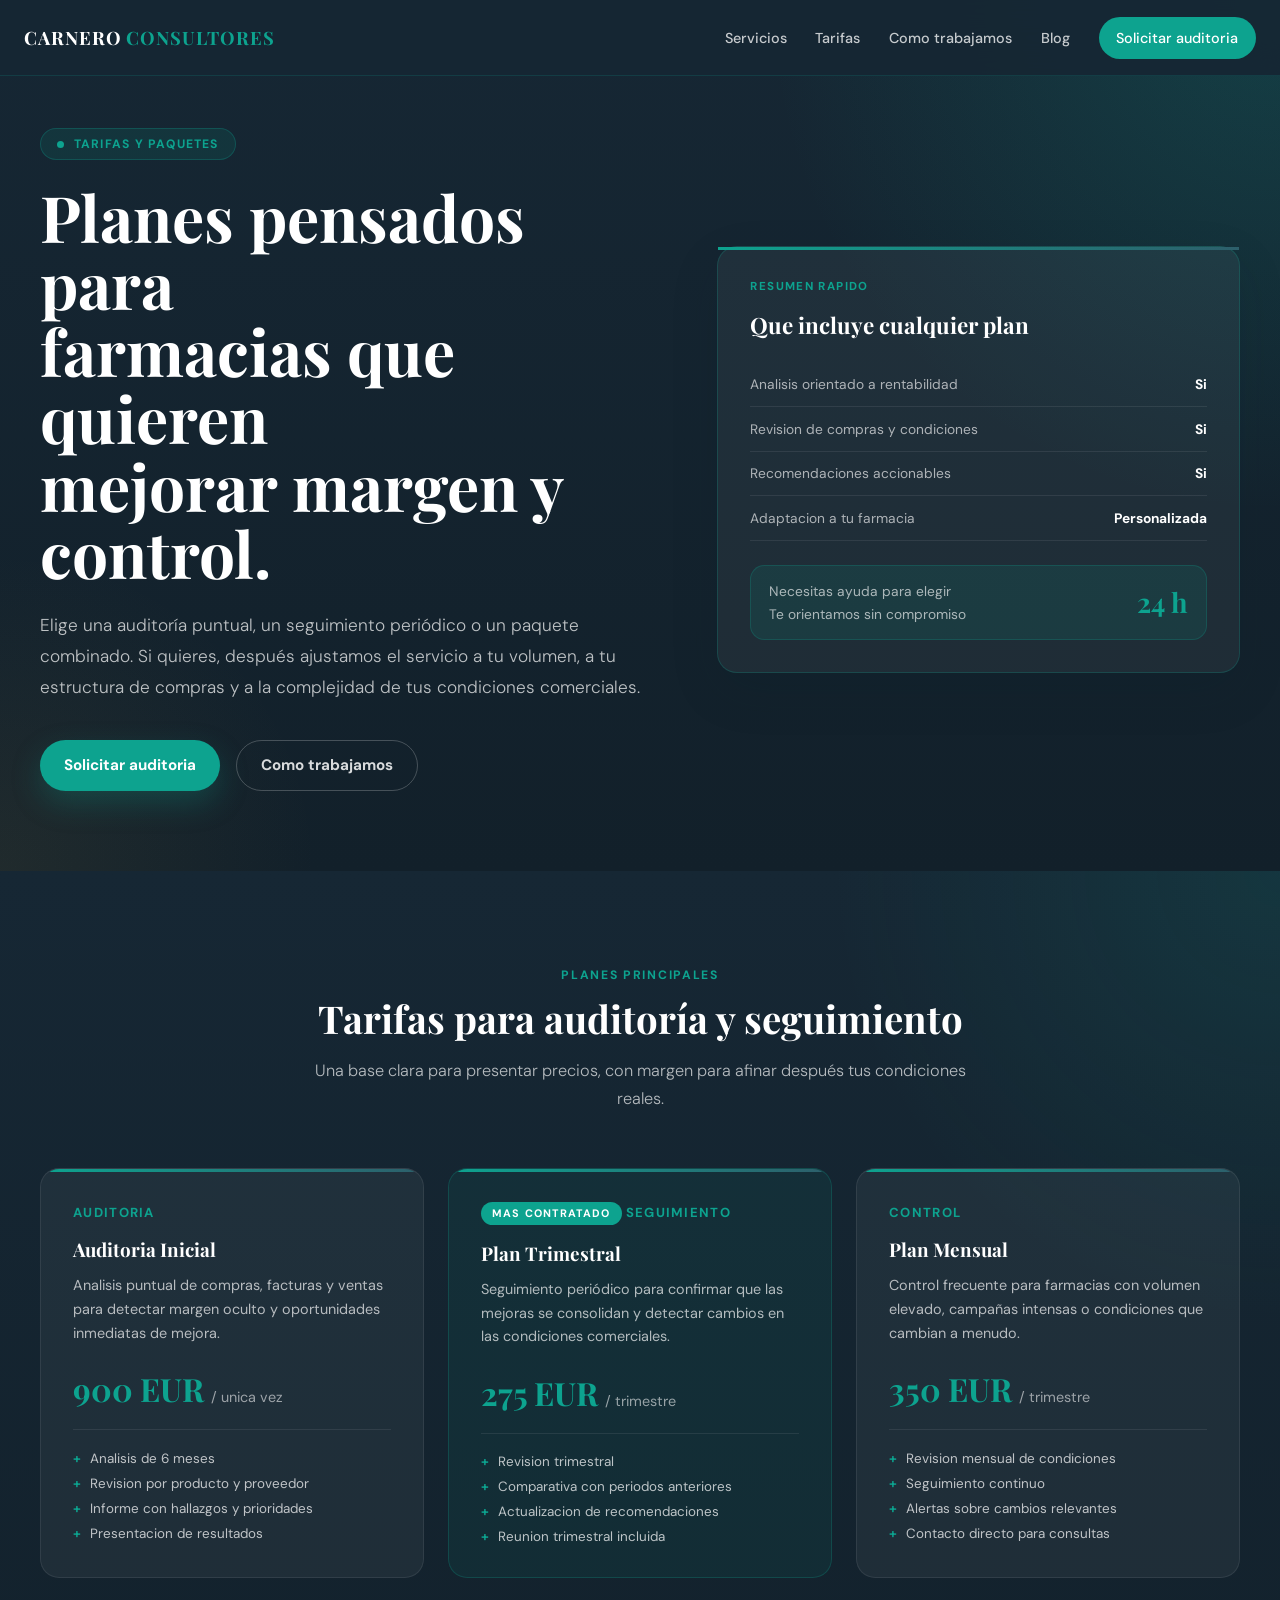
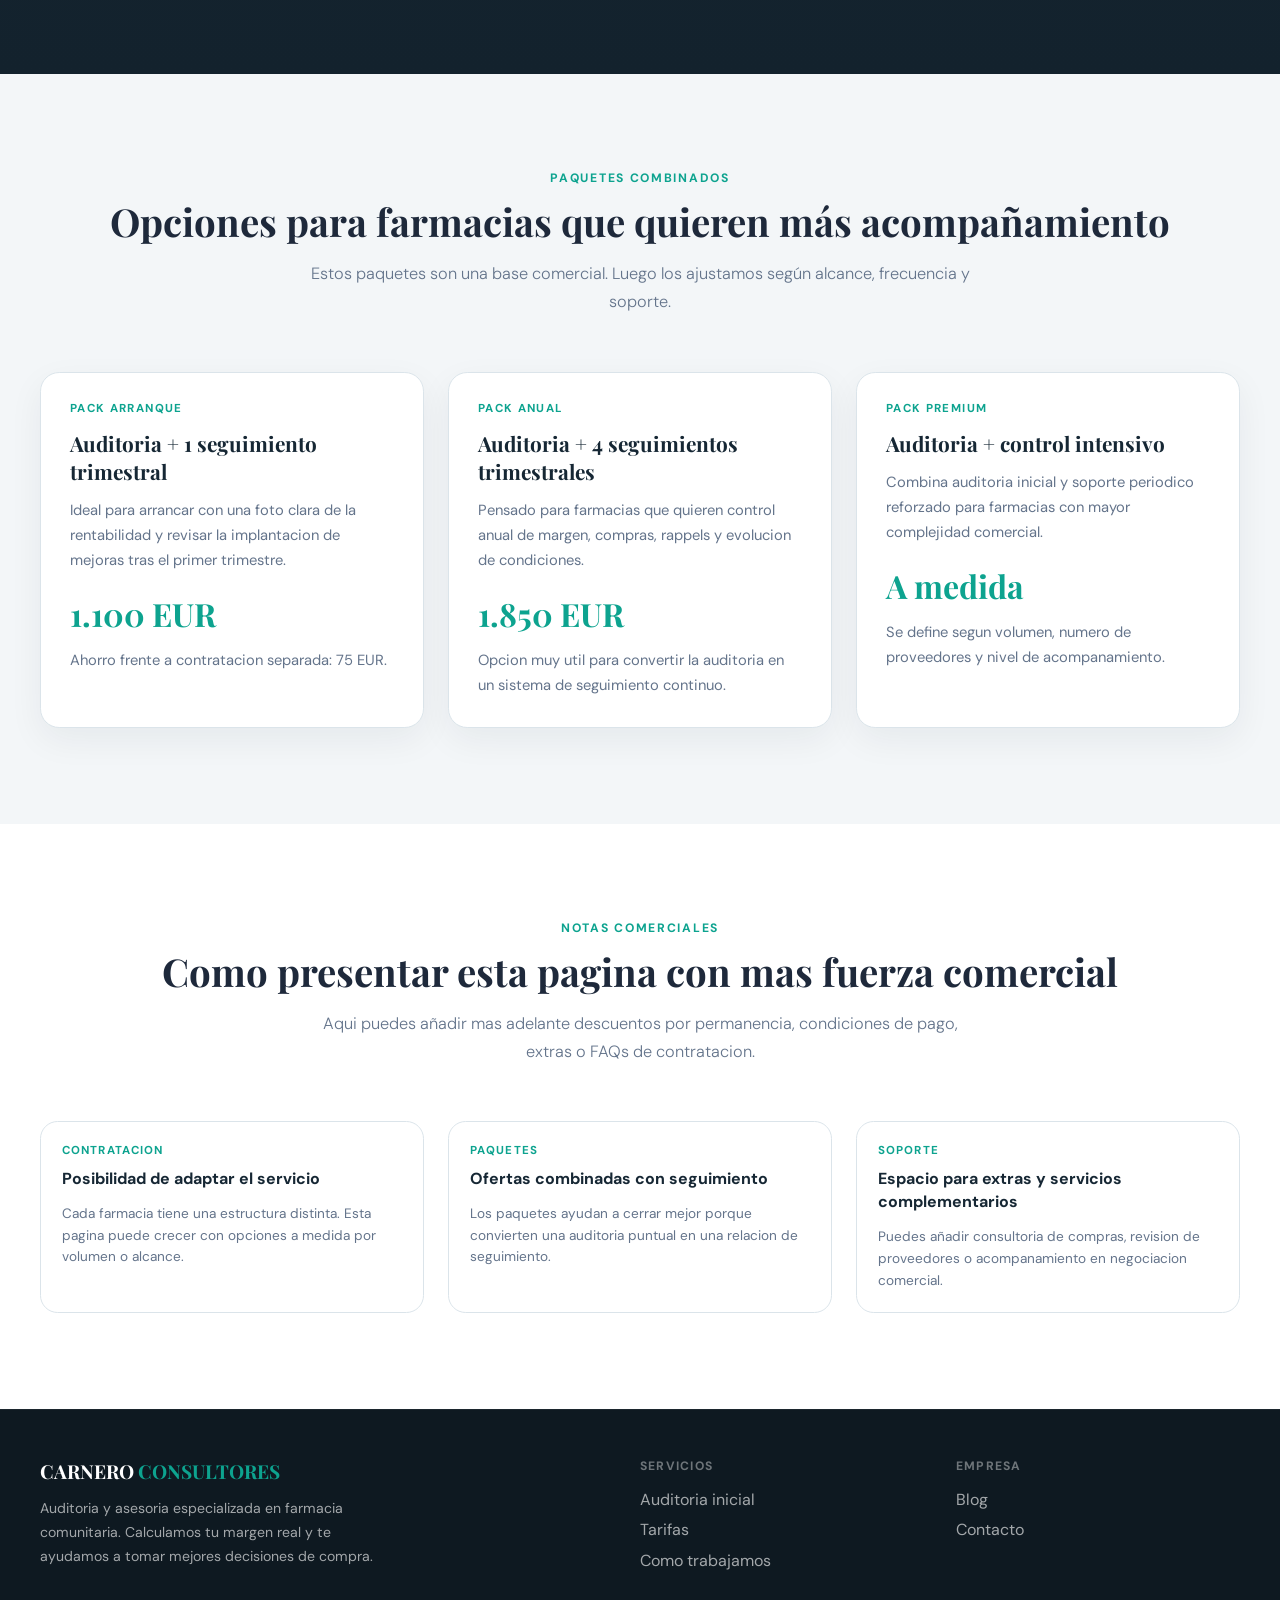
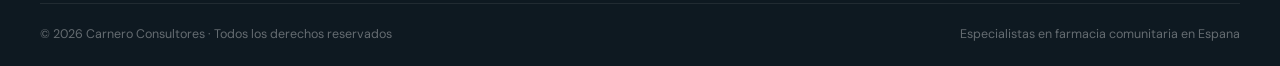
==== tarifas.html @ 95df83c5 "Restructure navigation and add pricing page" ====
<!DOCTYPE html>
<html lang="es">
<head>
  <meta charset="UTF-8" />
  <meta name="viewport" content="width=device-width, initial-scale=1.0" />
  <title>Tarifas y Paquetes | Carnero Consultores</title>
  <meta
    name="description"
    content="Consulta las tarifas y paquetes de Carnero Consultores para farmacias comunitarias: auditoría inicial, seguimiento trimestral, control mensual y planes combinados."
  />
  <meta name="robots" content="index, follow, max-image-preview:large" />
  <meta name="theme-color" content="#162734" />
  <link rel="canonical" href="https://msc1399-ship-it.github.io/WEB/tarifas.html" />
  <meta property="og:title" content="Tarifas y Paquetes | Carnero Consultores" />
  <meta
    property="og:description"
    content="Explora los planes de auditoría y seguimiento para farmacias comunitarias."
  />
  <meta property="og:type" content="website" />
  <meta property="og:url" content="https://msc1399-ship-it.github.io/WEB/tarifas.html" />
  <meta property="og:site_name" content="Carnero Consultores" />
  <meta property="og:locale" content="es_ES" />
  <meta name="twitter:card" content="summary_large_image" />
  <link rel="preconnect" href="https://fonts.googleapis.com" />
  <link rel="preconnect" href="https://fonts.gstatic.com" crossorigin />
  <link
    href="https://fonts.googleapis.com/css2?family=Playfair+Display:wght@400;600;700&family=DM+Sans:wght@300;400;500;600;700&display=swap"
    rel="stylesheet"
  />
  <link rel="stylesheet" href="./styles.css" />
</head>
<body>
  <nav class="site-nav">
    <a class="nav-logo" href="./index.html#hero">CARNERO <span>CONSULTORES</span></a>
    <button class="nav-toggle" type="button" aria-expanded="false" aria-controls="nav-menu" aria-label="Abrir menu">
      <span></span>
      <span></span>
      <span></span>
    </button>
    <ul class="nav-links" id="nav-menu">
      <li><a href="./index.html#servicios">Servicios</a></li>
      <li><a href="./tarifas.html">Tarifas</a></li>
      <li><a href="./index.html#como-funciona">Como trabajamos</a></li>
      <li><a href="./index.html#blog">Blog</a></li>
      <li><a class="nav-cta" href="./index.html#contacto">Solicitar auditoria</a></li>
    </ul>
  </nav>

  <main>
    <section class="hero inner-hero">
      <div class="container inner-hero-grid">
        <div class="hero-copy">
          <div class="hero-eyebrow reveal delay-1">Tarifas y paquetes</div>
          <h1 class="hero-title reveal delay-2">
            Planes pensados para<br />
            farmacias que quieren<br />
            mejorar margen y control.
          </h1>
          <p class="hero-subtitle reveal delay-3">
            Elige una auditoría puntual, un seguimiento periódico o un paquete combinado. Si quieres, después ajustamos
            el servicio a tu volumen, a tu estructura de compras y a la complejidad de tus condiciones comerciales.
          </p>
          <div class="hero-actions reveal delay-4">
            <a href="./index.html#contacto" class="btn btn-primary">Solicitar auditoria</a>
            <a href="./index.html#como-funciona" class="btn btn-secondary">Como trabajamos</a>
          </div>
        </div>
        <aside class="hero-card reveal delay-3">
          <div class="card-label">Resumen rapido</div>
          <h2 class="card-title">Que incluye cualquier plan</h2>
          <div class="card-row">
            <span class="card-row-label">Analisis orientado a rentabilidad</span>
            <span class="card-row-value">Si</span>
          </div>
          <div class="card-row">
            <span class="card-row-label">Revision de compras y condiciones</span>
            <span class="card-row-value">Si</span>
          </div>
          <div class="card-row">
            <span class="card-row-label">Recomendaciones accionables</span>
            <span class="card-row-value">Si</span>
          </div>
          <div class="card-row">
            <span class="card-row-label">Adaptacion a tu farmacia</span>
            <span class="card-row-value">Personalizada</span>
          </div>
          <div class="card-highlight">
            <div>
              <div class="card-highlight-label">Necesitas ayuda para elegir</div>
              <div class="card-highlight-note">Te orientamos sin compromiso</div>
            </div>
            <div class="card-highlight-value">24 h</div>
          </div>
        </aside>
      </div>
    </section>

    <section class="section section-dark">
      <div class="container">
        <div class="section-header centered">
          <div class="section-eyebrow">Planes principales</div>
          <h2 class="section-title">Tarifas para auditoría y seguimiento</h2>
          <p class="section-subtitle">Una base clara para presentar precios, con margen para afinar después tus condiciones reales.</p>
        </div>
        <div class="servicios-grid">
          <article class="servicio-card scroll-reveal">
            <div class="servicio-icon">Auditoria</div>
            <h3>Auditoria Inicial</h3>
            <p>Analisis puntual de compras, facturas y ventas para detectar margen oculto y oportunidades inmediatas de mejora.</p>
            <div class="servicio-price">900 EUR <span>/ unica vez</span></div>
            <ul class="servicio-includes">
              <li>Analisis de 6 meses</li>
              <li>Revision por producto y proveedor</li>
              <li>Informe con hallazgos y prioridades</li>
              <li>Presentacion de resultados</li>
            </ul>
          </article>

          <article class="servicio-card featured scroll-reveal">
            <div class="featured-badge">Mas contratado</div>
            <div class="servicio-icon">Seguimiento</div>
            <h3>Plan Trimestral</h3>
            <p>Seguimiento periódico para confirmar que las mejoras se consolidan y detectar cambios en las condiciones comerciales.</p>
            <div class="servicio-price">275 EUR <span>/ trimestre</span></div>
            <ul class="servicio-includes">
              <li>Revision trimestral</li>
              <li>Comparativa con periodos anteriores</li>
              <li>Actualizacion de recomendaciones</li>
              <li>Reunion trimestral incluida</li>
            </ul>
          </article>

          <article class="servicio-card scroll-reveal">
            <div class="servicio-icon">Control</div>
            <h3>Plan Mensual</h3>
            <p>Control frecuente para farmacias con volumen elevado, campañas intensas o condiciones que cambian a menudo.</p>
            <div class="servicio-price">350 EUR <span>/ trimestre</span></div>
            <ul class="servicio-includes">
              <li>Revision mensual de condiciones</li>
              <li>Seguimiento continuo</li>
              <li>Alertas sobre cambios relevantes</li>
              <li>Contacto directo para consultas</li>
            </ul>
          </article>
        </div>
      </div>
    </section>

    <section class="section section-muted">
      <div class="container">
        <div class="section-header centered">
          <div class="section-eyebrow">Paquetes combinados</div>
          <h2 class="section-title">Opciones para farmacias que quieren más acompañamiento</h2>
          <p class="section-subtitle">Estos paquetes son una base comercial. Luego los ajustamos según alcance, frecuencia y soporte.</p>
        </div>
        <div class="packages-grid">
          <article class="package-card scroll-reveal">
            <div class="package-kicker">Pack arranque</div>
            <h3>Auditoria + 1 seguimiento trimestral</h3>
            <p>Ideal para arrancar con una foto clara de la rentabilidad y revisar la implantacion de mejoras tras el primer trimestre.</p>
            <div class="package-price">1.100 EUR</div>
            <p class="package-note">Ahorro frente a contratacion separada: 75 EUR.</p>
          </article>

          <article class="package-card scroll-reveal">
            <div class="package-kicker">Pack anual</div>
            <h3>Auditoria + 4 seguimientos trimestrales</h3>
            <p>Pensado para farmacias que quieren control anual de margen, compras, rappels y evolucion de condiciones.</p>
            <div class="package-price">1.850 EUR</div>
            <p class="package-note">Opcion muy util para convertir la auditoria en un sistema de seguimiento continuo.</p>
          </article>

          <article class="package-card scroll-reveal">
            <div class="package-kicker">Pack premium</div>
            <h3>Auditoria + control intensivo</h3>
            <p>Combina auditoria inicial y soporte periodico reforzado para farmacias con mayor complejidad comercial.</p>
            <div class="package-price">A medida</div>
            <p class="package-note">Se define segun volumen, numero de proveedores y nivel de acompanamiento.</p>
          </article>
        </div>
      </div>
    </section>

    <section class="section">
      <div class="container">
        <div class="section-header centered">
          <div class="section-eyebrow">Notas comerciales</div>
          <h2 class="section-title">Como presentar esta pagina con mas fuerza comercial</h2>
          <p class="section-subtitle">Aqui puedes añadir mas adelante descuentos por permanencia, condiciones de pago, extras o FAQs de contratacion.</p>
        </div>
        <div class="blog-grid">
          <article class="blog-card scroll-reveal">
            <div class="blog-content">
              <div class="blog-category">Contratacion</div>
              <h3>Posibilidad de adaptar el servicio</h3>
              <p>Cada farmacia tiene una estructura distinta. Esta pagina puede crecer con opciones a medida por volumen o alcance.</p>
            </div>
          </article>
          <article class="blog-card scroll-reveal">
            <div class="blog-content">
              <div class="blog-category">Paquetes</div>
              <h3>Ofertas combinadas con seguimiento</h3>
              <p>Los paquetes ayudan a cerrar mejor porque convierten una auditoria puntual en una relacion de seguimiento.</p>
            </div>
          </article>
          <article class="blog-card scroll-reveal">
            <div class="blog-content">
              <div class="blog-category">Soporte</div>
              <h3>Espacio para extras y servicios complementarios</h3>
              <p>Puedes añadir consultoria de compras, revision de proveedores o acompanamiento en negociacion comercial.</p>
            </div>
          </article>
        </div>
      </div>
    </section>
  </main>

  <footer class="site-footer">
    <div class="footer-grid container">
      <div>
        <div class="footer-brand-name">CARNERO <span>CONSULTORES</span></div>
        <p class="footer-desc">
          Auditoria y asesoria especializada en farmacia comunitaria. Calculamos tu margen real y te ayudamos a tomar mejores decisiones de compra.
        </p>
      </div>
      <div class="footer-col">
        <h4>Servicios</h4>
        <ul>
          <li><a href="./index.html#servicios">Auditoria inicial</a></li>
          <li><a href="./tarifas.html">Tarifas</a></li>
          <li><a href="./index.html#como-funciona">Como trabajamos</a></li>
        </ul>
      </div>
      <div class="footer-col">
        <h4>Empresa</h4>
        <ul>
          <li><a href="./index.html#blog">Blog</a></li>
          <li><a href="./index.html#contacto">Contacto</a></li>
        </ul>
      </div>
    </div>
    <div class="footer-bottom container">
      <span>© 2026 Carnero Consultores · Todos los derechos reservados</span>
      <span>Especialistas en farmacia comunitaria en Espana</span>
    </div>
  </footer>

  <script src="./script.js"></script>
</body>
</html>
---- styles.css ----
:root {
  --dark: #162734;
  --mid: #2d5f6b;
  --accent: #0da38f;
  --accent-strong: #12bda7;
  --light: #e8f4f3;
  --gold: #c9a84c;
  --white: #ffffff;
  --gray: #64748b;
  --light-gray: #f3f6f8;
  --text: #1e293b;
  --border: #dbe4ea;
  --shadow: 0 18px 50px rgba(12, 29, 43, 0.12);
  --container: 1200px;
}

*,
*::before,
*::after {
  box-sizing: border-box;
}

html {
  scroll-behavior: smooth;
}

body {
  margin: 0;
  font-family: "DM Sans", sans-serif;
  color: var(--text);
  background: var(--white);
  overflow-x: hidden;
}

body.menu-open {
  overflow: hidden;
}

a {
  color: inherit;
  text-decoration: none;
}

img {
  max-width: 100%;
}

h1,
h2,
h3,
h4 {
  margin: 0;
  font-family: "Playfair Display", serif;
}

p {
  margin: 0;
}

.container {
  width: min(var(--container), calc(100% - 2.5rem));
  margin: 0 auto;
}

.section {
  padding: 96px 0;
}

.section-muted {
  background: var(--light-gray);
}

.section-dark {
  background:
    radial-gradient(circle at top right, rgba(13, 163, 143, 0.12), transparent 28rem),
    linear-gradient(180deg, #162734 0%, #13222d 100%);
  color: var(--white);
}

.section-soft {
  background:
    linear-gradient(180deg, rgba(232, 244, 243, 0.9), rgba(243, 246, 248, 0.95)),
    var(--light);
}

.section-header {
  margin-bottom: 3.5rem;
}

.section-header.centered {
  text-align: center;
}

.section-header.centered .section-subtitle {
  margin-inline: auto;
}

.section-header-inline {
  display: flex;
  justify-content: space-between;
  gap: 1rem;
  align-items: end;
  flex-wrap: wrap;
}

.section-eyebrow {
  margin-bottom: 0.8rem;
  font-size: 0.76rem;
  font-weight: 700;
  letter-spacing: 0.14em;
  text-transform: uppercase;
  color: var(--accent);
}

.section-title {
  font-size: clamp(2rem, 3vw, 3rem);
  line-height: 1.18;
  color: inherit;
}

.section-subtitle {
  margin-top: 1rem;
  max-width: 42rem;
  color: var(--gray);
  font-size: 1.02rem;
  line-height: 1.7;
  font-weight: 300;
}

.section-dark .section-subtitle {
  color: rgba(255, 255, 255, 0.68);
}

.btn {
  display: inline-flex;
  align-items: center;
  justify-content: center;
  min-height: 3rem;
  padding: 0.9rem 1.5rem;
  border-radius: 999px;
  font-size: 0.95rem;
  font-weight: 700;
  transition: transform 0.2s ease, background 0.2s ease, color 0.2s ease, border-color 0.2s ease;
}

.btn:hover {
  transform: translateY(-1px);
}

.btn-primary {
  background: var(--accent);
  color: var(--white);
  box-shadow: 0 12px 30px rgba(13, 163, 143, 0.25);
}

.btn-primary:hover {
  background: var(--accent-strong);
}

.btn-secondary {
  border: 1px solid rgba(255, 255, 255, 0.22);
  color: rgba(255, 255, 255, 0.84);
}

.btn-secondary:hover {
  border-color: var(--accent);
  color: var(--accent);
}

.site-nav {
  position: fixed;
  inset: 0 0 auto;
  z-index: 20;
  height: 76px;
  padding: 0 1.5rem;
  display: flex;
  align-items: center;
  justify-content: space-between;
  background: rgba(22, 39, 52, 0.92);
  backdrop-filter: blur(16px);
  border-bottom: 1px solid rgba(13, 163, 143, 0.18);
}

.site-nav.is-scrolled {
  background: rgba(22, 39, 52, 0.98);
}

.nav-logo {
  position: relative;
  z-index: 3;
  font-family: "Playfair Display", serif;
  font-size: 1.15rem;
  font-weight: 700;
  color: var(--white);
  letter-spacing: 0.05em;
}

.nav-logo span {
  color: var(--accent);
}

.nav-toggle {
  display: none;
  position: relative;
  z-index: 3;
  border: 0;
  background: transparent;
  padding: 0;
  cursor: pointer;
}

.nav-toggle span {
  display: block;
  width: 1.5rem;
  height: 2px;
  margin: 0.28rem 0;
  background: var(--white);
  transition: transform 0.2s ease, opacity 0.2s ease;
}

.nav-links {
  display: flex;
  gap: 1.8rem;
  list-style: none;
  margin: 0;
  padding: 0;
  align-items: center;
}

.nav-links a {
  color: rgba(255, 255, 255, 0.76);
  font-size: 0.9rem;
  font-weight: 500;
}

.nav-links a:hover {
  color: var(--accent);
}

.nav-cta {
  padding: 0.72rem 1.1rem;
  background: var(--accent);
  color: var(--white) !important;
  border-radius: 999px;
}

.hero {
  position: relative;
  min-height: 100vh;
  display: flex;
  align-items: center;
  overflow: hidden;
  padding: 8rem 0 4rem;
  background:
    radial-gradient(circle at top right, rgba(13, 163, 143, 0.2), transparent 32rem),
    radial-gradient(circle at bottom left, rgba(201, 168, 76, 0.08), transparent 20rem),
    linear-gradient(180deg, #162734 0%, #12202a 100%);
}

.hero-bg-shape {
  position: absolute;
  border-radius: 999px;
  background: radial-gradient(circle, rgba(13, 163, 143, 0.14) 0%, transparent 70%);
  pointer-events: none;
}

.hero-bg-shape.s1 {
  top: -10rem;
  right: -10rem;
  width: 38rem;
  height: 38rem;
}

.hero-bg-shape.s2 {
  left: -7rem;
  bottom: -8rem;
  width: 22rem;
  height: 22rem;
}

.inner-hero {
  min-height: auto;
  padding-bottom: 5rem;
}

.inner-hero-grid {
  display: grid;
  grid-template-columns: minmax(0, 1.08fr) minmax(0, 0.92fr);
  gap: 4rem;
  align-items: center;
}

.hero-grid,
.problema-grid,
.contacto-grid {
  display: grid;
  grid-template-columns: minmax(0, 1.08fr) minmax(0, 0.92fr);
  gap: 4rem;
  align-items: center;
}

.hero-copy {
  position: relative;
  z-index: 1;
}

.hero-eyebrow {
  display: inline-flex;
  align-items: center;
  gap: 0.6rem;
  margin-bottom: 1.4rem;
  padding: 0.45rem 1rem;
  border-radius: 999px;
  border: 1px solid rgba(13, 163, 143, 0.28);
  background: rgba(13, 163, 143, 0.12);
  color: var(--accent);
  font-size: 0.76rem;
  font-weight: 700;
  letter-spacing: 0.1em;
  text-transform: uppercase;
}

.hero-eyebrow::before {
  content: "";
  width: 0.45rem;
  height: 0.45rem;
  border-radius: 50%;
  background: currentColor;
}

.hero-title {
  color: var(--white);
  font-size: clamp(2.6rem, 5vw, 4.6rem);
  line-height: 1.05;
}

.hero-title em {
  color: var(--accent);
  font-style: normal;
}

.hero-subtitle {
  margin-top: 1.5rem;
  max-width: 40rem;
  color: rgba(255, 255, 255, 0.72);
  font-size: 1.08rem;
  line-height: 1.8;
  font-weight: 300;
}

.hero-search-intent {
  margin-top: 1rem;
  max-width: 40rem;
  color: rgba(255, 255, 255, 0.84);
  font-size: 0.95rem;
  line-height: 1.75;
}

.hero-search-intent strong {
  color: var(--white);
  font-weight: 700;
}

.hero-actions {
  display: flex;
  flex-wrap: wrap;
  gap: 1rem;
  margin-top: 2.3rem;
}

.hero-stats {
  display: grid;
  grid-template-columns: repeat(3, 1fr);
  gap: 1px;
  margin-top: 3rem;
  overflow: hidden;
  border-radius: 1rem;
  background: rgba(255, 255, 255, 0.08);
  border: 1px solid rgba(255, 255, 255, 0.08);
}

.stat {
  padding: 1.4rem 1rem;
  background: rgba(255, 255, 255, 0.04);
  text-align: center;
}

.stat-number {
  color: var(--accent);
  font-family: "Playfair Display", serif;
  font-size: 2rem;
  font-weight: 700;
}

.stat-label {
  margin-top: 0.35rem;
  color: rgba(255, 255, 255, 0.56);
  font-size: 0.74rem;
  text-transform: uppercase;
  letter-spacing: 0.06em;
}

.hero-card,
.problema-visual,
.contacto-form {
  position: relative;
  border-radius: 1.25rem;
  box-shadow: var(--shadow);
}

.hero-card {
  padding: 2rem;
  border: 1px solid rgba(13, 163, 143, 0.24);
  background: rgba(255, 255, 255, 0.05);
}

.hero-card::before,
.servicio-card::before {
  content: "";
  position: absolute;
  inset: 0 auto auto 0;
  width: 100%;
  height: 3px;
  background: linear-gradient(90deg, var(--accent), var(--mid));
  border-radius: inherit inherit 0 0;
}

.card-label,
.pv-label {
  font-size: 0.72rem;
  font-weight: 700;
  letter-spacing: 0.12em;
  text-transform: uppercase;
  color: var(--accent);
}

.card-title {
  margin: 1rem 0 1.4rem;
  color: var(--white);
  font-size: 1.4rem;
}

.card-row {
  display: flex;
  justify-content: space-between;
  gap: 1rem;
  padding: 0.8rem 0;
  border-bottom: 1px solid rgba(255, 255, 255, 0.08);
}

.card-row:last-of-type {
  border-bottom: 0;
}

.card-row-label,
.card-highlight-label,
.card-highlight-note {
  color: rgba(255, 255, 255, 0.64);
}

.card-row-label,
.card-row-value,
.card-highlight-label,
.card-highlight-note {
  font-size: 0.86rem;
}

.card-row-value {
  color: var(--white);
  font-weight: 700;
  text-align: right;
}

.card-row-value.negative {
  color: #ff7c7c;
}

.card-highlight {
  display: flex;
  justify-content: space-between;
  gap: 1rem;
  align-items: center;
  margin-top: 1.5rem;
  padding: 1rem 1.1rem;
  border-radius: 0.9rem;
  background: rgba(13, 163, 143, 0.12);
  border: 1px solid rgba(13, 163, 143, 0.24);
}

.card-highlight-note {
  margin-top: 0.3rem;
}

.card-highlight-value {
  color: var(--accent);
  font-family: "Playfair Display", serif;
  font-size: 1.7rem;
  font-weight: 700;
}

.section-intro {
  padding: 72px 0;
  background: linear-gradient(180deg, #ffffff 0%, #f8fbfc 100%);
}

.intro-grid {
  display: grid;
  grid-template-columns: repeat(2, minmax(0, 1fr));
  gap: 1.5rem;
}

.intro-block {
  padding: 1.75rem;
  border: 1px solid var(--border);
  border-radius: 1.2rem;
  background: var(--white);
  box-shadow: 0 10px 30px rgba(12, 29, 43, 0.05);
}

.seo-keyword-list {
  display: grid;
  gap: 0.7rem;
  margin: 0;
  padding: 0;
  list-style: none;
}

.seo-keyword-list li {
  padding: 0.85rem 1rem;
  border-radius: 0.85rem;
  background: var(--light-gray);
  color: var(--dark);
  font-size: 0.92rem;
  font-weight: 500;
}

.problema-grid,
.contacto-grid {
  align-items: start;
}

.problema-items {
  display: grid;
  gap: 1rem;
  margin-top: 2rem;
}

.problema-item {
  display: flex;
  gap: 1rem;
  padding: 1.2rem;
  background: var(--white);
  border-radius: 1rem;
  border-left: 3px solid var(--accent);
  box-shadow: 0 8px 24px rgba(15, 23, 42, 0.05);
}

.problema-item h3 {
  font-family: "DM Sans", sans-serif;
  font-size: 0.95rem;
  font-weight: 700;
  margin-bottom: 0.3rem;
  color: var(--dark);
}

.problema-item p {
  color: var(--gray);
  font-size: 0.88rem;
  line-height: 1.55;
}

.problema-icon {
  flex: 0 0 2.5rem;
  width: 2.5rem;
  height: 2.5rem;
  display: grid;
  place-items: center;
  border-radius: 0.8rem;
  background: var(--light);
  color: var(--accent);
  font-size: 0.8rem;
  font-weight: 700;
}

.problema-visual {
  overflow: hidden;
  padding: 2rem;
  color: var(--white);
  background:
    radial-gradient(circle at top right, rgba(13, 163, 143, 0.16), transparent 18rem),
    linear-gradient(180deg, #162734 0%, #12202a 100%);
}

.pv-comparison {
  display: grid;
  grid-template-columns: repeat(2, 1fr);
  gap: 1rem;
  margin: 1.5rem 0;
}

.pv-box {
  padding: 1.25rem;
  border-radius: 1rem;
  text-align: center;
}

.pv-box.bad {
  background: rgba(255, 124, 124, 0.1);
  border: 1px solid rgba(255, 124, 124, 0.16);
}

.pv-box.good {
  background: rgba(13, 163, 143, 0.1);
  border: 1px solid rgba(13, 163, 143, 0.2);
}

.pv-box-label,
.pv-box-sub {
  color: rgba(255, 255, 255, 0.56);
  font-size: 0.74rem;
  text-transform: uppercase;
  letter-spacing: 0.08em;
}

.pv-box-value {
  margin-top: 0.4rem;
  font-family: "Playfair Display", serif;
  font-size: 2rem;
  font-weight: 700;
}

.pv-box.bad .pv-box-value,
.pv-list-row strong {
  color: #ff7c7c;
}

.pv-box.good .pv-box-value,
.pv-list-row.highlight strong {
  color: var(--accent);
}

.pv-arrow {
  padding: 0.85rem 1rem;
  border-radius: 0.8rem;
  background: rgba(201, 168, 76, 0.1);
  color: var(--gold);
  font-size: 0.83rem;
  font-weight: 700;
  text-align: center;
}

.pv-list {
  margin-top: 1.3rem;
  display: grid;
  gap: 0.7rem;
}

.pv-list-row {
  display: flex;
  justify-content: space-between;
  gap: 1rem;
  padding: 0.85rem 1rem;
  border-radius: 0.8rem;
  background: rgba(255, 255, 255, 0.04);
  border: 1px solid rgba(255, 255, 255, 0.08);
  color: rgba(255, 255, 255, 0.72);
  font-size: 0.84rem;
}

.pv-list-row.highlight {
  background: rgba(13, 163, 143, 0.14);
  border-color: rgba(13, 163, 143, 0.2);
}

.steps {
  position: relative;
  display: grid;
  grid-template-columns: repeat(3, 1fr);
  gap: 1.5rem;
}

.steps::before {
  content: "";
  position: absolute;
  top: 2.5rem;
  left: 16%;
  right: 16%;
  height: 2px;
  background: linear-gradient(90deg, var(--accent), var(--mid));
}

.step {
  position: relative;
  z-index: 1;
  text-align: center;
}

.step-number {
  display: grid;
  place-items: center;
  width: 5rem;
  height: 5rem;
  margin: 0 auto 1.25rem;
  border-radius: 50%;
  border: 3px solid var(--accent);
  background: var(--dark);
  color: var(--accent);
  font-family: "Playfair Display", serif;
  font-size: 1.4rem;
  font-weight: 700;
}

.step h3 {
  font-size: 1.15rem;
  color: var(--dark);
}

.step p {
  margin-top: 0.8rem;
  color: var(--gray);
  font-size: 0.92rem;
  line-height: 1.65;
}

.servicios-grid,
.testimonios-grid,
.blog-grid {
  display: grid;
  grid-template-columns: repeat(3, 1fr);
  gap: 1.5rem;
}

.servicio-card {
  position: relative;
  overflow: hidden;
  padding: 2rem;
  border-radius: 1.2rem;
  background: rgba(255, 255, 255, 0.05);
  border: 1px solid rgba(255, 255, 255, 0.08);
}

.servicio-card.featured {
  background: rgba(13, 163, 143, 0.08);
  border-color: rgba(13, 163, 143, 0.24);
}

.featured-badge {
  display: inline-flex;
  align-items: center;
  padding: 0.28rem 0.7rem;
  border-radius: 999px;
  margin-bottom: 1rem;
  background: var(--accent);
  color: var(--white);
  font-size: 0.68rem;
  font-weight: 700;
  text-transform: uppercase;
  letter-spacing: 0.1em;
}

.servicio-icon {
  display: inline-block;
  margin-bottom: 1rem;
  color: var(--accent);
  font-size: 0.82rem;
  font-weight: 700;
  letter-spacing: 0.1em;
  text-transform: uppercase;
}

.servicio-card h3 {
  font-size: 1.18rem;
  color: var(--white);
}

.servicio-card p {
  margin-top: 0.75rem;
  color: rgba(255, 255, 255, 0.68);
  font-size: 0.9rem;
  line-height: 1.65;
}

.servicio-price {
  margin-top: 1.35rem;
  color: var(--accent);
  font-family: "Playfair Display", serif;
  font-size: 2rem;
  font-weight: 700;
}

.servicio-price span {
  font-family: "DM Sans", sans-serif;
  color: rgba(255, 255, 255, 0.56);
  font-size: 0.9rem;
  font-weight: 400;
}

.servicio-includes {
  display: grid;
  gap: 0.5rem;
  margin: 1.2rem 0 0;
  padding: 1.2rem 0 0;
  list-style: none;
  border-top: 1px solid rgba(255, 255, 255, 0.08);
}

.servicio-includes li {
  color: rgba(255, 255, 255, 0.72);
  font-size: 0.84rem;
}

.servicio-includes li::before {
  content: "+";
  margin-right: 0.55rem;
  color: var(--accent);
  font-weight: 700;
}

.section-cta {
  margin-top: 2.2rem;
  text-align: center;
}

.roi-table-wrapper {
  overflow-x: auto;
  border-radius: 1.25rem;
  background: var(--white);
  box-shadow: var(--shadow);
}

.roi-table {
  width: 100%;
  min-width: 780px;
  border-collapse: collapse;
}

.roi-table thead {
  background: var(--dark);
}

.roi-table th,
.roi-table td {
  padding: 1.1rem 1.3rem;
  text-align: left;
}

.roi-table th {
  color: rgba(255, 255, 255, 0.72);
  font-size: 0.76rem;
  letter-spacing: 0.08em;
  text-transform: uppercase;
  font-weight: 700;
}

.roi-table th:first-child,
.roi-table td:first-child {
  color: var(--dark);
  font-weight: 700;
}

.roi-table tbody tr {
  border-bottom: 1px solid var(--border);
}

.roi-table tbody tr:last-child {
  border-bottom: 0;
}

.roi-table td {
  color: var(--text);
  font-size: 0.92rem;
}

.roi-value {
  color: var(--accent);
  font-weight: 700;
}

.roi-multiplier {
  display: inline-flex;
  padding: 0.25rem 0.7rem;
  border-radius: 999px;
  background: rgba(13, 163, 143, 0.12);
  color: var(--accent);
  font-size: 0.84rem;
  font-weight: 700;
}

.roi-note {
  margin-top: 1.25rem;
  text-align: center;
  color: var(--gray);
  font-size: 0.9rem;
  font-style: italic;
}

.testimonio,
.blog-card {
  border: 1px solid var(--border);
  border-radius: 1.1rem;
  background: var(--white);
}

.testimonio {
  position: relative;
  padding: 1.7rem;
  background: linear-gradient(180deg, #fff 0%, #f8fbfc 100%);
}

.testimonio::before {
  content: '"';
  position: absolute;
  top: 0.7rem;
  left: 1rem;
  color: rgba(13, 163, 143, 0.2);
  font-family: "Playfair Display", serif;
  font-size: 4rem;
  line-height: 1;
}

.testimonio p {
  position: relative;
  z-index: 1;
  padding-top: 1.1rem;
  color: var(--gray);
  font-size: 0.92rem;
  line-height: 1.7;
}

.testimonio-author {
  display: flex;
  align-items: center;
  gap: 0.75rem;
  margin-top: 1.25rem;
}

.author-avatar {
  display: grid;
  place-items: center;
  width: 2.7rem;
  height: 2.7rem;
  border-radius: 50%;
  background: var(--dark);
  color: var(--accent);
  font-family: "Playfair Display", serif;
  font-weight: 700;
}

.author-name {
  font-weight: 700;
  font-size: 0.88rem;
  color: var(--dark);
}

.author-role {
  margin-top: 0.2rem;
  color: var(--gray);
  font-size: 0.78rem;
}

.blog-card {
  overflow: hidden;
  transition: transform 0.2s ease, box-shadow 0.2s ease;
}

.blog-card:hover {
  transform: translateY(-3px);
  box-shadow: var(--shadow);
}

.blog-thumb {
  display: grid;
  place-items: center;
  min-height: 10rem;
  padding: 1rem;
  background:
    linear-gradient(135deg, rgba(45, 95, 107, 0.95), rgba(22, 39, 52, 1)),
    var(--dark);
  color: rgba(255, 255, 255, 0.84);
  font-size: 0.82rem;
  font-weight: 700;
  letter-spacing: 0.22em;
}

.blog-content {
  padding: 1.3rem;
}

.blog-category {
  color: var(--accent);
  font-size: 0.72rem;
  font-weight: 700;
  text-transform: uppercase;
  letter-spacing: 0.1em;
}

.blog-card h3 {
  margin-top: 0.55rem;
  font-family: "DM Sans", sans-serif;
  font-size: 1rem;
  line-height: 1.45;
  color: var(--dark);
}

.blog-card p {
  margin-top: 0.8rem;
  color: var(--gray);
  font-size: 0.85rem;
  line-height: 1.6;
}

.blog-link {
  display: inline-flex;
  margin-top: 1rem;
  color: var(--accent);
  font-size: 0.85rem;
  font-weight: 700;
}

.contact-section {
  position: relative;
  overflow: hidden;
}

.contact-section::before {
  content: "";
  position: absolute;
  top: -8rem;
  right: -8rem;
  width: 26rem;
  height: 26rem;
  border-radius: 50%;
  background: radial-gradient(circle, rgba(13, 163, 143, 0.16), transparent 70%);
}

.contacto-list {
  display: grid;
  gap: 1rem;
  margin-top: 2rem;
}

.contacto-item {
  display: flex;
  gap: 1rem;
  align-items: start;
}

.contacto-item-icon {
  display: grid;
  place-items: center;
  min-width: 4.2rem;
  min-height: 4.2rem;
  padding: 0.5rem;
  border-radius: 1rem;
  background: rgba(13, 163, 143, 0.1);
  border: 1px solid rgba(13, 163, 143, 0.22);
  color: var(--accent);
  font-size: 0.75rem;
  font-weight: 700;
  text-align: center;
}

.contacto-item h3 {
  font-family: "DM Sans", sans-serif;
  font-size: 0.82rem;
  font-weight: 700;
  text-transform: uppercase;
  letter-spacing: 0.08em;
  color: rgba(255, 255, 255, 0.52);
}

.contacto-item p {
  margin-top: 0.3rem;
  color: var(--white);
  font-size: 0.98rem;
}

.contacto-guarantee {
  margin-top: 2rem;
  padding: 1.25rem;
  border-radius: 1rem;
  background: rgba(13, 163, 143, 0.08);
  border: 1px solid rgba(13, 163, 143, 0.18);
  color: rgba(255, 255, 255, 0.72);
  font-size: 0.9rem;
  line-height: 1.7;
}

.contacto-guarantee strong {
  color: var(--accent);
}

.contacto-form {
  padding: 2rem;
  background: rgba(255, 255, 255, 0.05);
  border: 1px solid rgba(255, 255, 255, 0.08);
}

.form-heading h3 {
  color: var(--white);
  font-size: 1.45rem;
}

.form-heading p {
  margin-top: 0.55rem;
  color: rgba(255, 255, 255, 0.68);
  font-size: 0.9rem;
  line-height: 1.6;
}

.form-row {
  display: grid;
  grid-template-columns: repeat(2, 1fr);
  gap: 1rem;
}

.form-group {
  margin-top: 1.15rem;
}

.form-group label {
  display: block;
  margin-bottom: 0.45rem;
  color: rgba(255, 255, 255, 0.56);
  font-size: 0.76rem;
  font-weight: 700;
  letter-spacing: 0.08em;
  text-transform: uppercase;
}

.form-group input,
.form-group select,
.form-group textarea {
  width: 100%;
  border: 1px solid rgba(255, 255, 255, 0.12);
  border-radius: 0.8rem;
  background: rgba(255, 255, 255, 0.06);
  color: var(--white);
  font: inherit;
  padding: 0.85rem 1rem;
  outline: none;
}

.form-group input::placeholder,
.form-group textarea::placeholder {
  color: rgba(255, 255, 255, 0.32);
}

.form-group input:focus,
.form-group select:focus,
.form-group textarea:focus {
  border-color: var(--accent);
}

.form-group textarea {
  min-height: 7rem;
  resize: vertical;
}

.btn-form {
  width: 100%;
  margin-top: 1.2rem;
  padding: 0.95rem 1rem;
  border: 0;
  border-radius: 999px;
  background: var(--accent);
  color: var(--white);
  font: inherit;
  font-weight: 700;
  cursor: pointer;
}

.btn-form:hover {
  background: var(--accent-strong);
}

.form-note {
  margin-top: 0.8rem;
  color: rgba(255, 255, 255, 0.52);
  font-size: 0.78rem;
  text-align: center;
}

.site-footer {
  background: #0e1921;
  color: rgba(255, 255, 255, 0.62);
  padding: 3rem 0 1.5rem;
  border-top: 1px solid rgba(255, 255, 255, 0.06);
}

.footer-grid {
  display: grid;
  grid-template-columns: 2fr 1fr 1fr;
  gap: 2rem;
  padding-bottom: 2rem;
  border-bottom: 1px solid rgba(255, 255, 255, 0.08);
}

.footer-brand-name {
  color: var(--white);
  font-family: "Playfair Display", serif;
  font-size: 1.2rem;
  font-weight: 700;
}

.footer-brand-name span {
  color: var(--accent);
}

.footer-desc {
  margin-top: 0.8rem;
  max-width: 22rem;
  font-size: 0.88rem;
  line-height: 1.7;
}

.footer-col h4 {
  margin-bottom: 0.9rem;
  font-family: "DM Sans", sans-serif;
  color: rgba(255, 255, 255, 0.4);
  font-size: 0.76rem;
  font-weight: 700;
  text-transform: uppercase;
  letter-spacing: 0.1em;
}

.footer-col ul {
  list-style: none;
  padding: 0;
  margin: 0;
  display: grid;
  gap: 0.6rem;
}

.footer-col a:hover {
  color: var(--accent);
}

.footer-bottom {
  display: flex;
  justify-content: space-between;
  gap: 1rem;
  flex-wrap: wrap;
  padding-top: 1.4rem;
  font-size: 0.78rem;
  color: rgba(255, 255, 255, 0.36);
}

.packages-grid {
  display: grid;
  grid-template-columns: repeat(3, 1fr);
  gap: 1.5rem;
}

.package-card {
  padding: 1.8rem;
  border: 1px solid var(--border);
  border-radius: 1.2rem;
  background: var(--white);
  box-shadow: 0 12px 35px rgba(12, 29, 43, 0.06);
}

.package-kicker {
  color: var(--accent);
  font-size: 0.72rem;
  font-weight: 700;
  text-transform: uppercase;
  letter-spacing: 0.12em;
}

.package-card h3 {
  margin-top: 0.8rem;
  font-size: 1.3rem;
  color: var(--dark);
}

.package-card p {
  margin-top: 0.8rem;
  color: var(--gray);
  font-size: 0.92rem;
  line-height: 1.7;
}

.package-price {
  margin-top: 1.2rem;
  color: var(--accent);
  font-family: "Playfair Display", serif;
  font-size: 2rem;
  font-weight: 700;
}

.package-note {
  margin-top: 0.45rem;
}

.reveal,
.scroll-reveal {
  opacity: 0;
  transform: translateY(22px);
}

.reveal.in-view,
.scroll-reveal.in-view {
  animation: fadeUp 0.6s ease forwards;
}

.delay-1 {
  animation-delay: 0.1s;
}

.delay-2 {
  animation-delay: 0.2s;
}

.delay-3 {
  animation-delay: 0.3s;
}

.delay-4 {
  animation-delay: 0.4s;
}

@keyframes fadeUp {
  from {
    opacity: 0;
    transform: translateY(22px);
  }

  to {
    opacity: 1;
    transform: translateY(0);
  }
}

@media (max-width: 980px) {
  .hero-grid,
  .inner-hero-grid,
  .intro-grid,
  .problema-grid,
  .contacto-grid,
  .servicios-grid,
  .testimonios-grid,
  .packages-grid,
  .blog-grid,
  .footer-grid {
    grid-template-columns: 1fr;
  }

  .steps {
    grid-template-columns: 1fr;
  }

  .steps::before {
    display: none;
  }

  .hero-card,
  .problema-visual,
  .contacto-form {
    max-width: 42rem;
  }
}

@media (max-width: 760px) {
  .section {
    padding: 78px 0;
  }

  .site-nav {
    padding: 0 1rem;
  }

  .nav-toggle {
    display: inline-block;
  }

  .nav-links {
    position: fixed;
    inset: 0;
    flex-direction: column;
    justify-content: center;
    background: rgba(12, 24, 33, 0.98);
    opacity: 0;
    visibility: hidden;
    pointer-events: none;
    transition: opacity 0.2s ease, visibility 0.2s ease;
  }

  .nav-links.is-open {
    opacity: 1;
    visibility: visible;
    pointer-events: auto;
  }

  .nav-links a {
    font-size: 1.1rem;
  }

  .hero {
    min-height: auto;
    padding-top: 7rem;
  }

  .hero-title {
    font-size: clamp(2.3rem, 11vw, 3.3rem);
  }

  .hero-stats,
  .pv-comparison,
  .form-row {
    grid-template-columns: 1fr;
  }

  .card-highlight,
  .footer-bottom,
  .section-header-inline {
    flex-direction: column;
    align-items: start;
  }

  .roi-table {
    min-width: 640px;
  }
}
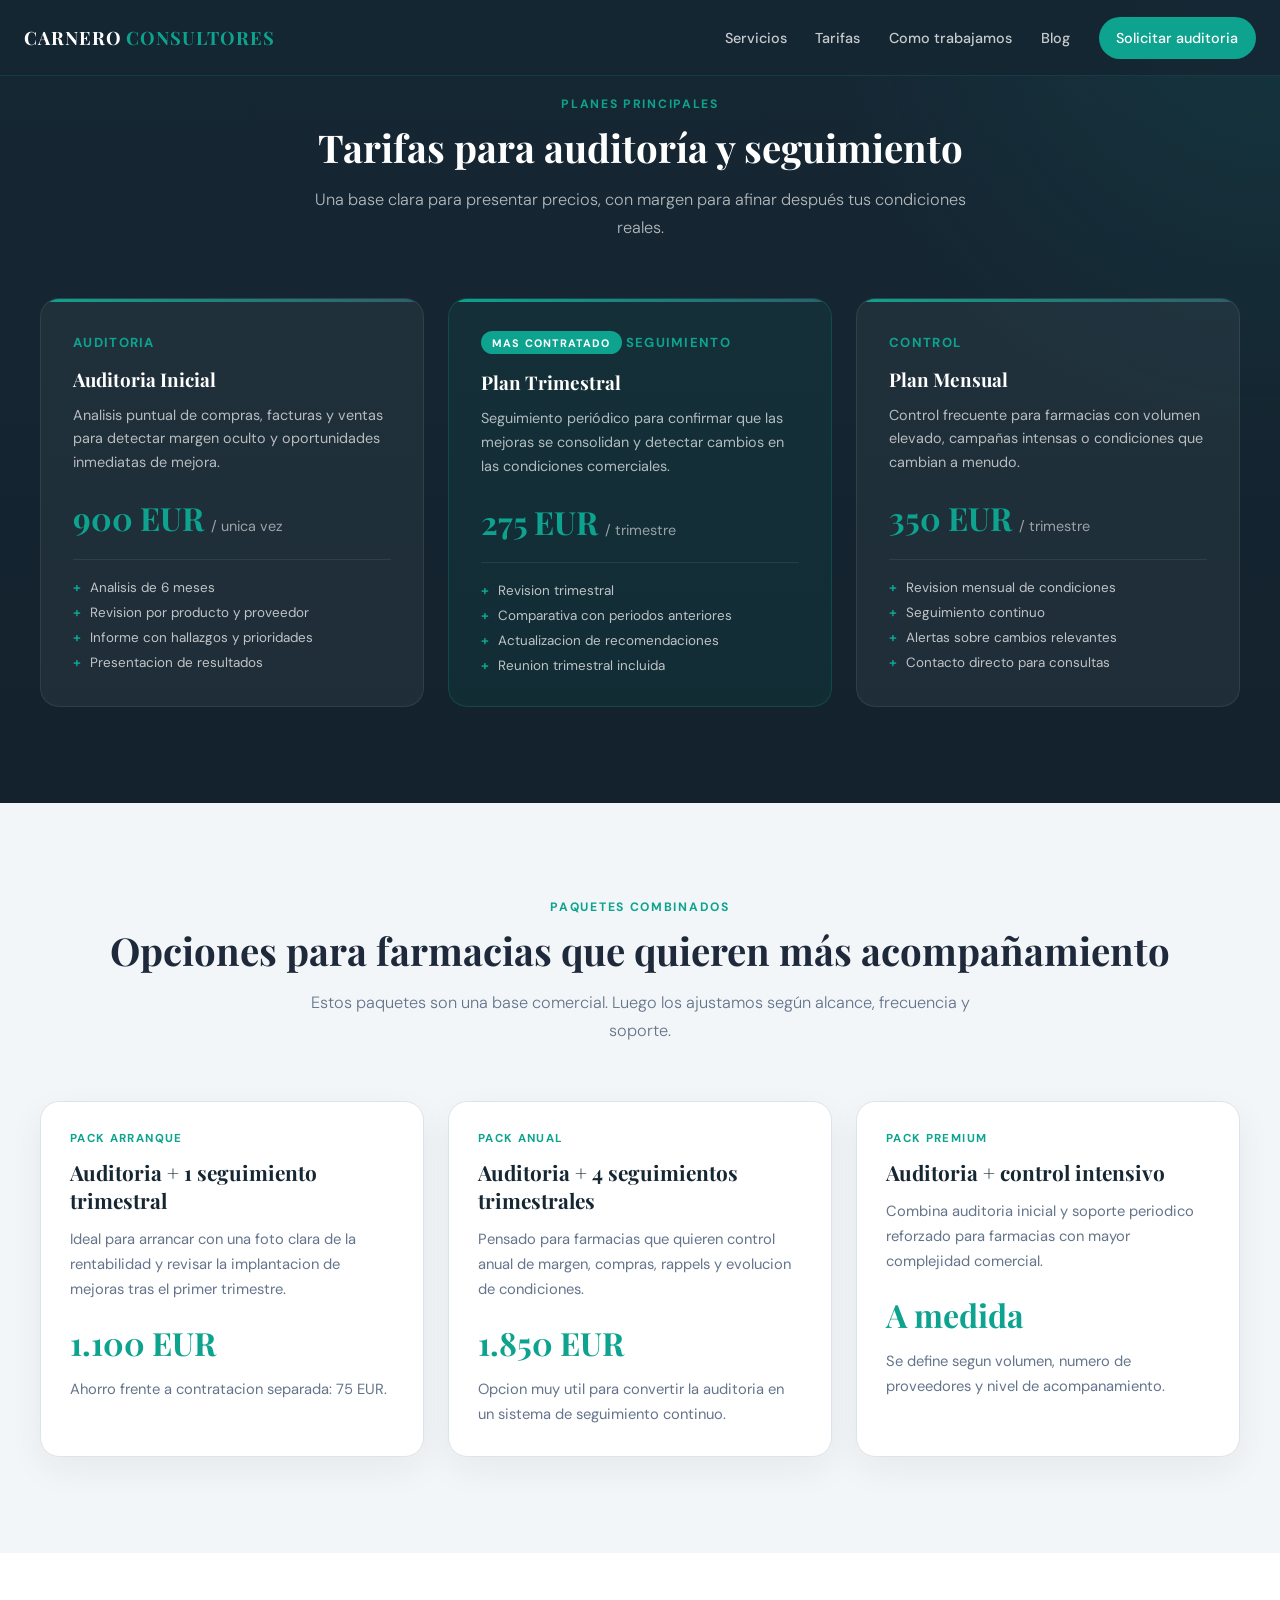
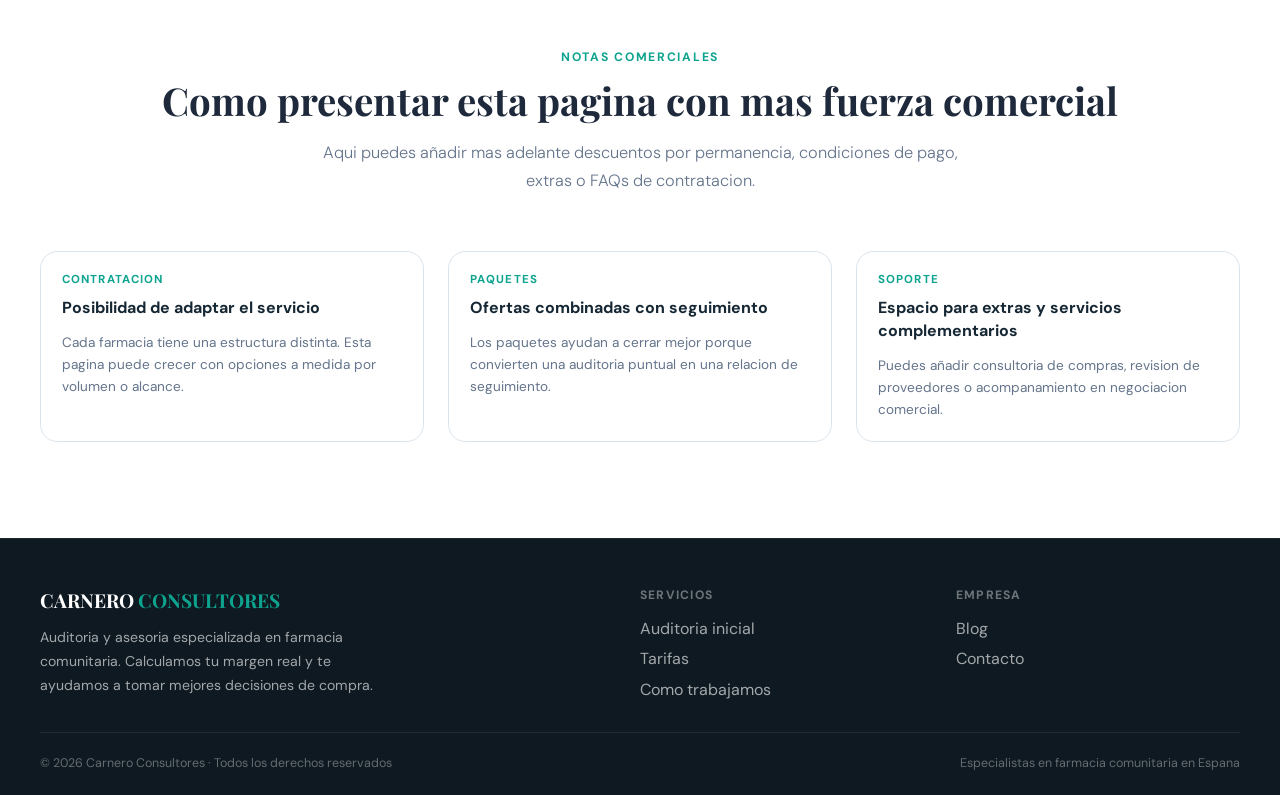
==== commit aa18ed8c: "Remove pricing page hero section" ====
--- a/tarifas.html
+++ b/tarifas.html
@@ -47,54 +47,6 @@
   </nav>
 
   <main>
-    <section class="hero inner-hero">
-      <div class="container inner-hero-grid">
-        <div class="hero-copy">
-          <div class="hero-eyebrow reveal delay-1">Tarifas y paquetes</div>
-          <h1 class="hero-title reveal delay-2">
-            Planes pensados para<br />
-            farmacias que quieren<br />
-            mejorar margen y control.
-          </h1>
-          <p class="hero-subtitle reveal delay-3">
-            Elige una auditoría puntual, un seguimiento periódico o un paquete combinado. Si quieres, después ajustamos
-            el servicio a tu volumen, a tu estructura de compras y a la complejidad de tus condiciones comerciales.
-          </p>
-          <div class="hero-actions reveal delay-4">
-            <a href="./index.html#contacto" class="btn btn-primary">Solicitar auditoria</a>
-            <a href="./index.html#como-funciona" class="btn btn-secondary">Como trabajamos</a>
-          </div>
-        </div>
-        <aside class="hero-card reveal delay-3">
-          <div class="card-label">Resumen rapido</div>
-          <h2 class="card-title">Que incluye cualquier plan</h2>
-          <div class="card-row">
-            <span class="card-row-label">Analisis orientado a rentabilidad</span>
-            <span class="card-row-value">Si</span>
-          </div>
-          <div class="card-row">
-            <span class="card-row-label">Revision de compras y condiciones</span>
-            <span class="card-row-value">Si</span>
-          </div>
-          <div class="card-row">
-            <span class="card-row-label">Recomendaciones accionables</span>
-            <span class="card-row-value">Si</span>
-          </div>
-          <div class="card-row">
-            <span class="card-row-label">Adaptacion a tu farmacia</span>
-            <span class="card-row-value">Personalizada</span>
-          </div>
-          <div class="card-highlight">
-            <div>
-              <div class="card-highlight-label">Necesitas ayuda para elegir</div>
-              <div class="card-highlight-note">Te orientamos sin compromiso</div>
-            </div>
-            <div class="card-highlight-value">24 h</div>
-          </div>
-        </aside>
-      </div>
-    </section>
-
     <section class="section section-dark">
       <div class="container">
         <div class="section-header centered">
--- a/styles.css
+++ b/styles.css
@@ -296,12 +296,13 @@
   display: grid;
   grid-template-columns: minmax(0, 1.08fr) minmax(0, 0.92fr);
   gap: 4rem;
-  align-items: center;
+  align-items: start;
 }
 
 .hero-copy {
   position: relative;
   z-index: 1;
+  padding-top: 0.2rem;
 }
 
 .hero-eyebrow {
@@ -409,7 +410,8 @@
 }
 
 .hero-card {
-  padding: 2rem;
+  margin-top: 0.2rem;
+  padding: 2.35rem;
   border: 1px solid rgba(13, 163, 143, 0.24);
   background: rgba(255, 255, 255, 0.05);
 }
@@ -435,7 +437,7 @@
 }
 
 .card-title {
-  margin: 1rem 0 1.4rem;
+  margin: 1rem 0 1.55rem;
   color: var(--white);
   font-size: 1.4rem;
 }
@@ -444,7 +446,7 @@
   display: flex;
   justify-content: space-between;
   gap: 1rem;
-  padding: 0.8rem 0;
+  padding: 0.92rem 0;
   border-bottom: 1px solid rgba(255, 255, 255, 0.08);
 }
 
@@ -469,6 +471,11 @@
   color: var(--white);
   font-weight: 700;
   text-align: right;
+  flex-shrink: 0;
+}
+
+.card-row-label {
+  max-width: 72%;
 }
 
 .card-row-value.negative {
@@ -480,8 +487,8 @@
   justify-content: space-between;
   gap: 1rem;
   align-items: center;
-  margin-top: 1.5rem;
-  padding: 1rem 1.1rem;
+  margin-top: 1.75rem;
+  padding: 1.15rem 1.2rem;
   border-radius: 0.9rem;
   background: rgba(13, 163, 143, 0.12);
   border: 1px solid rgba(13, 163, 143, 0.24);
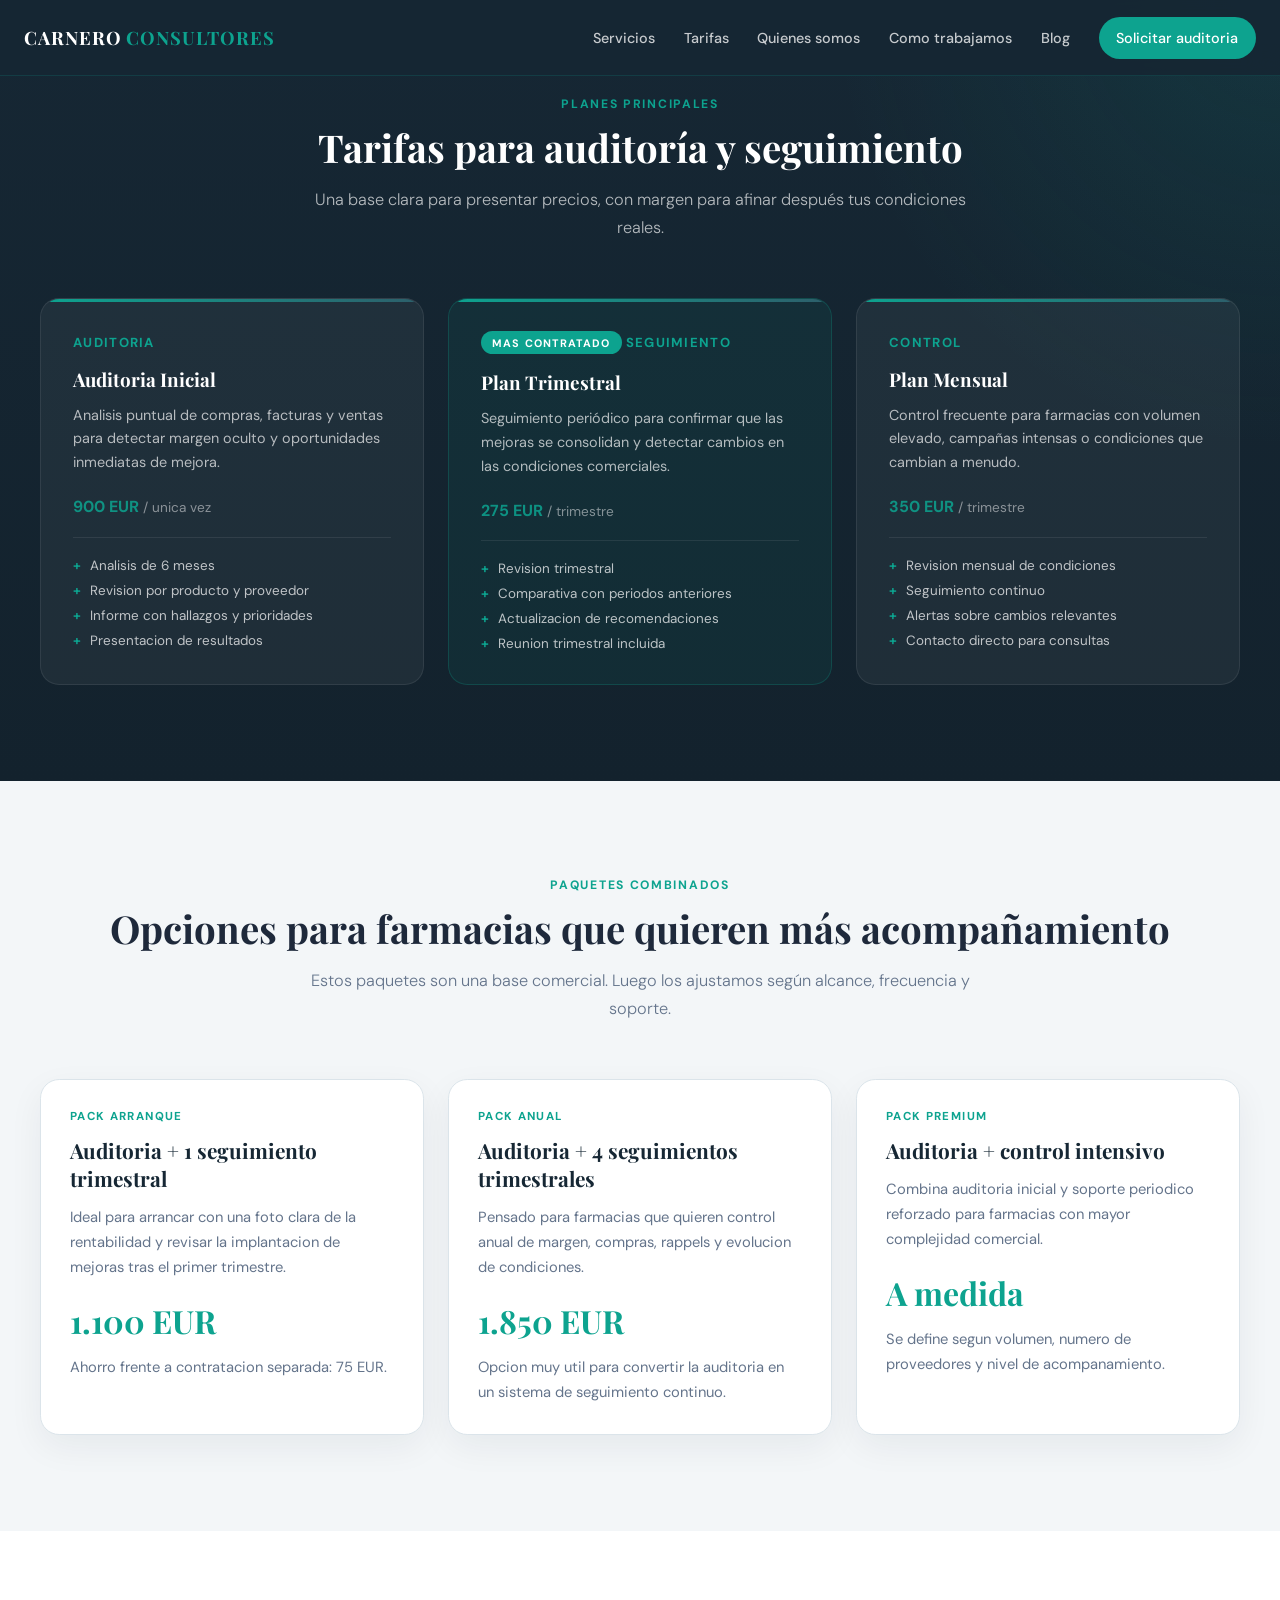
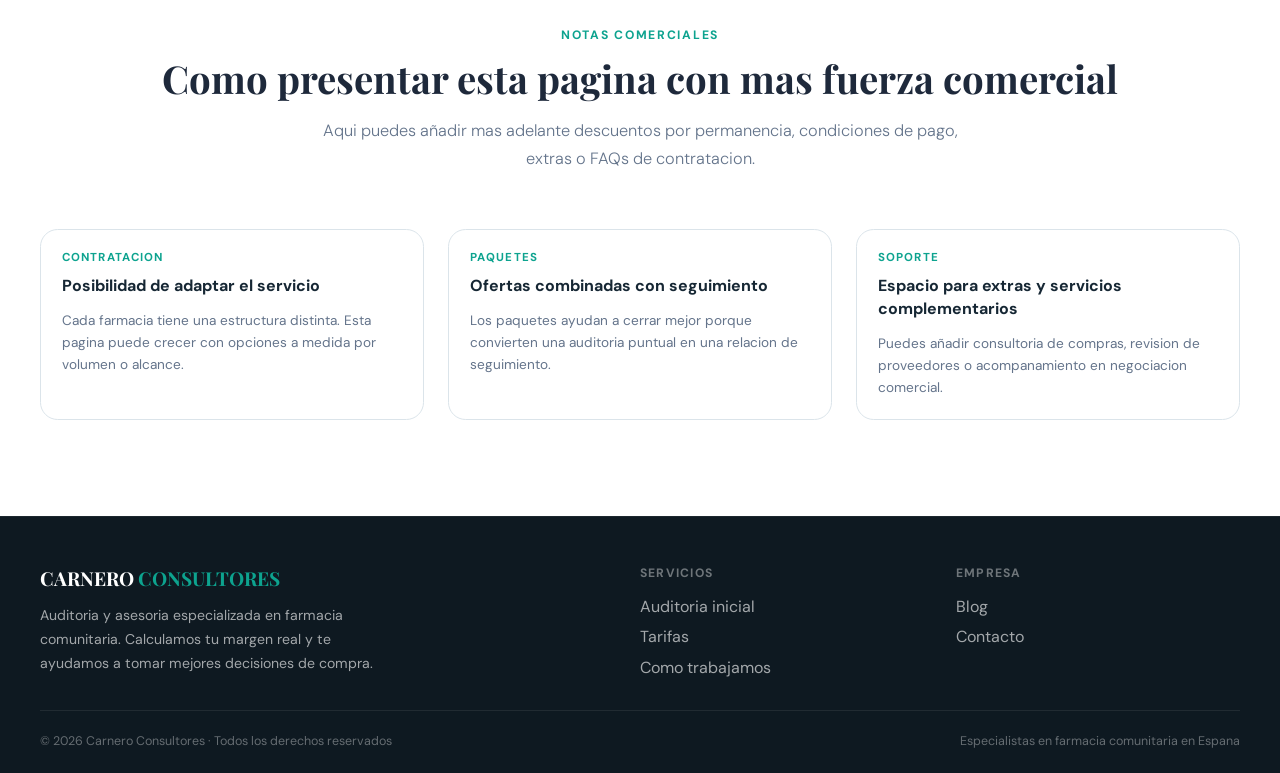
==== commit 7dbe0244: "Add quienes somos page and navigation link" ====
--- a/tarifas.html
+++ b/tarifas.html
@@ -40,6 +40,7 @@
     <ul class="nav-links" id="nav-menu">
       <li><a href="./index.html#servicios">Servicios</a></li>
       <li><a href="./tarifas.html">Tarifas</a></li>
+      <li><a href="./quienes-somos.html">Quienes somos</a></li>
       <li><a href="./index.html#como-funciona">Como trabajamos</a></li>
       <li><a href="./index.html#blog">Blog</a></li>
       <li><a class="nav-cta" href="./index.html#contacto">Solicitar auditoria</a></li>
--- a/styles.css
+++ b/styles.css
@@ -482,6 +482,77 @@
   color: #ff7c7c;
 }
 
+.info-tooltip {
+  position: relative;
+  display: inline-flex;
+  align-items: center;
+  justify-content: center;
+  margin-left: 0.38rem;
+  padding: 0;
+  border: 0;
+  background: transparent;
+  color: inherit;
+  cursor: help;
+  vertical-align: middle;
+}
+
+.info-tooltip-icon {
+  display: inline-flex;
+  align-items: center;
+  justify-content: center;
+  width: 1rem;
+  height: 1rem;
+  border: 1px solid rgba(255, 255, 255, 0.38);
+  border-radius: 50%;
+  color: rgba(255, 255, 255, 0.76);
+  font-size: 0.68rem;
+  font-weight: 700;
+  line-height: 1;
+}
+
+.info-tooltip-content {
+  position: absolute;
+  left: 50%;
+  bottom: calc(100% + 0.7rem);
+  z-index: 5;
+  width: 15rem;
+  padding: 0.7rem 0.8rem;
+  border: 1px solid rgba(13, 163, 143, 0.28);
+  border-radius: 0.75rem;
+  background: #182935;
+  box-shadow: 0 14px 32px rgba(0, 0, 0, 0.28);
+  color: rgba(255, 255, 255, 0.86);
+  font-size: 0.76rem;
+  font-weight: 500;
+  line-height: 1.55;
+  text-align: left;
+  transform: translateX(-50%) translateY(0.25rem);
+  opacity: 0;
+  visibility: hidden;
+  pointer-events: none;
+  transition: opacity 0.18s ease, transform 0.18s ease, visibility 0.18s ease;
+}
+
+.info-tooltip-content::after {
+  content: "";
+  position: absolute;
+  left: 50%;
+  top: 100%;
+  width: 0.7rem;
+  height: 0.7rem;
+  background: #182935;
+  border-right: 1px solid rgba(13, 163, 143, 0.28);
+  border-bottom: 1px solid rgba(13, 163, 143, 0.28);
+  transform: translateX(-50%) rotate(45deg);
+}
+
+.info-tooltip:hover .info-tooltip-content,
+.info-tooltip:focus-visible .info-tooltip-content {
+  opacity: 1;
+  visibility: visible;
+  transform: translateX(-50%) translateY(0);
+}
+
 .card-highlight {
   display: flex;
   justify-content: space-between;
@@ -505,42 +576,6 @@
   font-weight: 700;
 }
 
-.section-intro {
-  padding: 72px 0;
-  background: linear-gradient(180deg, #ffffff 0%, #f8fbfc 100%);
-}
-
-.intro-grid {
-  display: grid;
-  grid-template-columns: repeat(2, minmax(0, 1fr));
-  gap: 1.5rem;
-}
-
-.intro-block {
-  padding: 1.75rem;
-  border: 1px solid var(--border);
-  border-radius: 1.2rem;
-  background: var(--white);
-  box-shadow: 0 10px 30px rgba(12, 29, 43, 0.05);
-}
-
-.seo-keyword-list {
-  display: grid;
-  gap: 0.7rem;
-  margin: 0;
-  padding: 0;
-  list-style: none;
-}
-
-.seo-keyword-list li {
-  padding: 0.85rem 1rem;
-  border-radius: 0.85rem;
-  background: var(--light-gray);
-  color: var(--dark);
-  font-size: 0.92rem;
-  font-weight: 500;
-}
-
 .problema-grid,
 .contacto-grid {
   align-items: start;
@@ -787,19 +822,37 @@
   line-height: 1.65;
 }
 
+.servicio-lead {
+  min-height: 7.2rem;
+  color: rgba(255, 255, 255, 0.86) !important;
+  font-size: 1rem !important;
+  font-weight: 500;
+  line-height: 1.7 !important;
+}
+
 .servicio-price {
   margin-top: 1.35rem;
   color: var(--accent);
-  font-family: "Playfair Display", serif;
-  font-size: 2rem;
-  font-weight: 700;
+  font-family: "DM Sans", sans-serif;
+  font-size: 1rem;
+  font-weight: 700;
+  opacity: 0.86;
 }
 
 .servicio-price span {
   font-family: "DM Sans", sans-serif;
   color: rgba(255, 255, 255, 0.56);
-  font-size: 0.9rem;
+  font-size: 0.85rem;
   font-weight: 400;
+}
+
+.servicio-price-prefix {
+  margin-right: 0.35rem;
+  color: rgba(255, 255, 255, 0.46) !important;
+  font-size: 0.78rem !important;
+  font-weight: 700 !important;
+  letter-spacing: 0.08em;
+  text-transform: uppercase;
 }
 
 .servicio-includes {
@@ -821,6 +874,13 @@
   margin-right: 0.55rem;
   color: var(--accent);
   font-weight: 700;
+}
+
+.servicio-price-note {
+  margin-top: 0.6rem !important;
+  color: rgba(255, 255, 255, 0.5) !important;
+  font-size: 0.8rem !important;
+  line-height: 1.6 !important;
 }
 
 .section-cta {
@@ -1342,7 +1402,6 @@
 @media (max-width: 980px) {
   .hero-grid,
   .inner-hero-grid,
-  .intro-grid,
   .problema-grid,
   .contacto-grid,
   .servicios-grid,
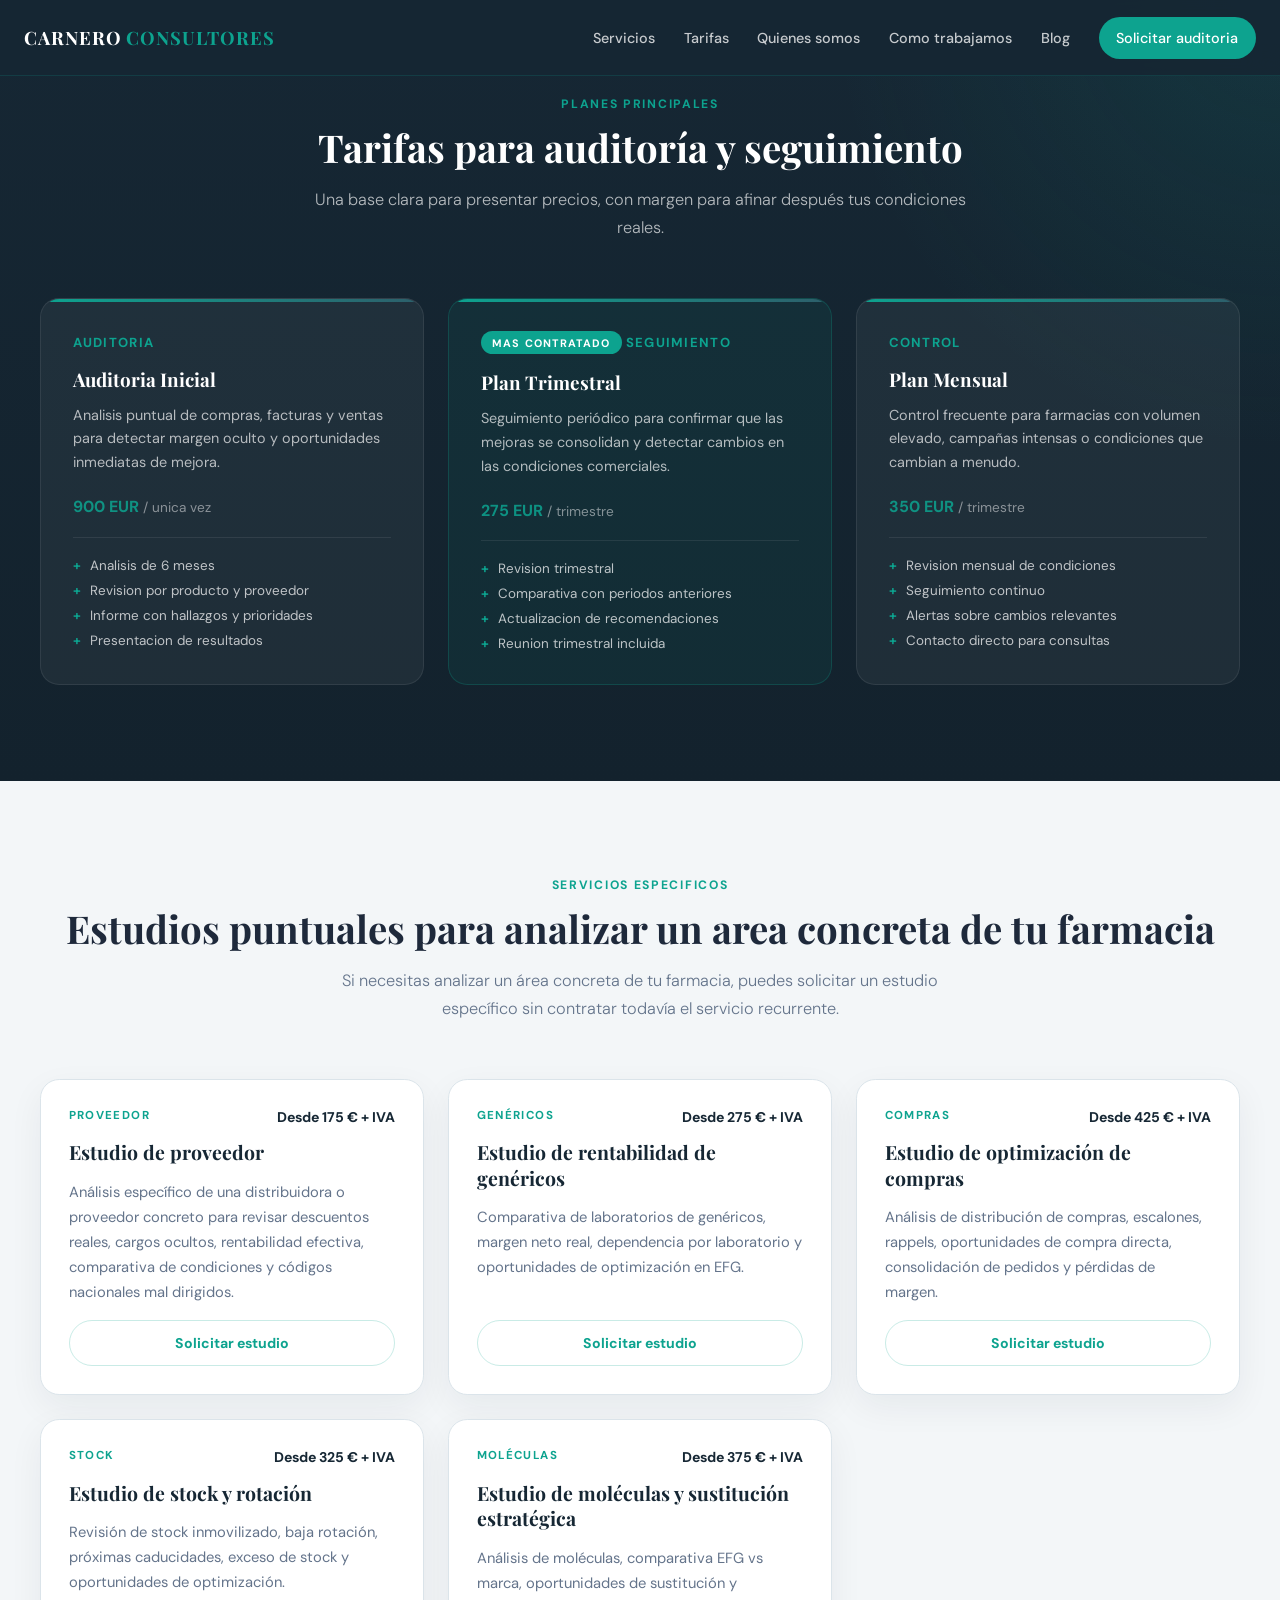
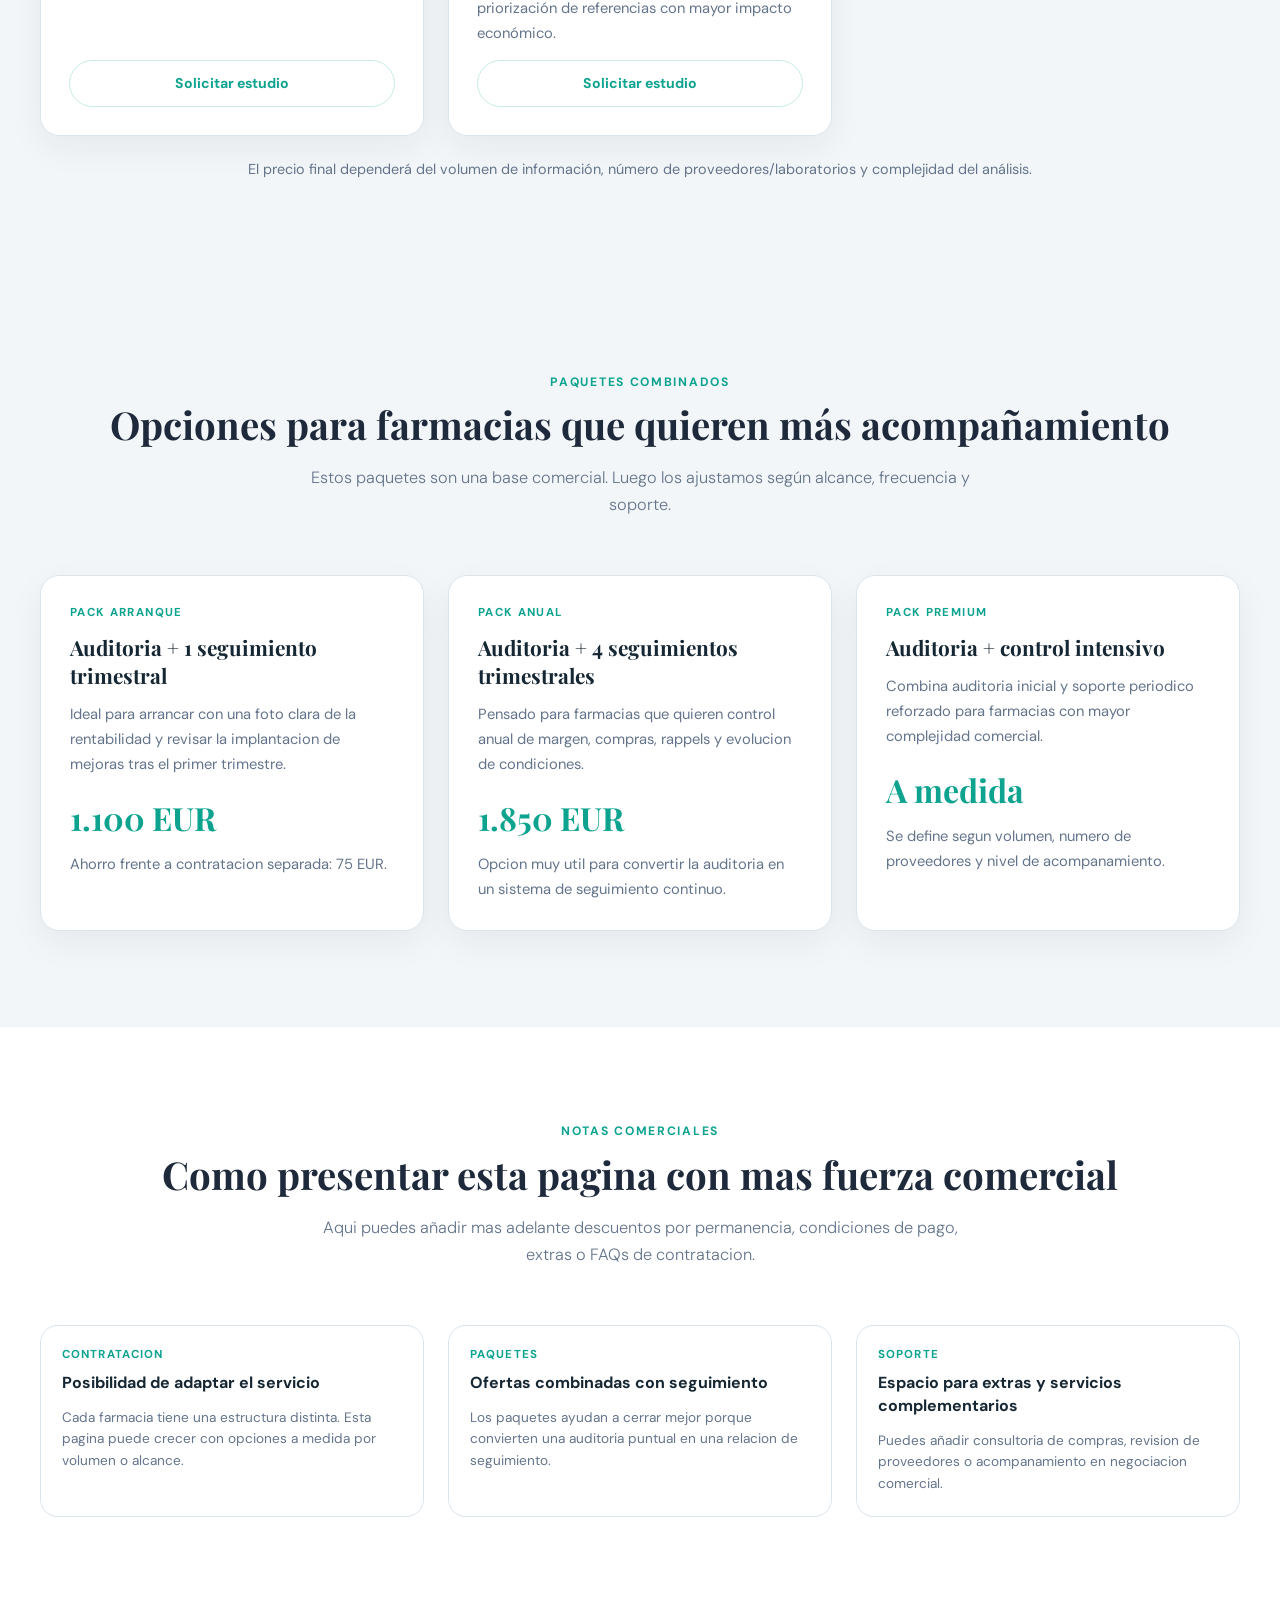
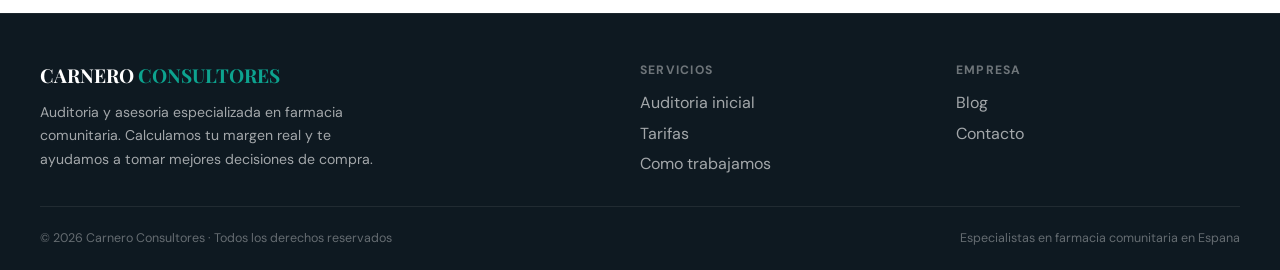
==== commit e125e6df: "Add servicios especificos section to pricing page" ====
--- a/tarifas.html
+++ b/tarifas.html
@@ -102,6 +102,83 @@
     <section class="section section-muted">
       <div class="container">
         <div class="section-header centered">
+          <div class="section-eyebrow">Servicios especificos</div>
+          <h2 class="section-title">Estudios puntuales para analizar un area concreta de tu farmacia</h2>
+          <p class="section-subtitle">
+            Si necesitas analizar un área concreta de tu farmacia, puedes solicitar un estudio específico sin contratar todavía el servicio recurrente.
+          </p>
+        </div>
+        <div class="specific-services-grid">
+          <article class="specific-service-card scroll-reveal">
+            <div class="specific-service-top">
+              <div class="specific-service-kicker">Proveedor</div>
+              <div class="specific-service-price">Desde 175 € + IVA</div>
+            </div>
+            <h3>Estudio de proveedor</h3>
+            <p>
+              Análisis específico de una distribuidora o proveedor concreto para revisar descuentos reales, cargos ocultos,
+              rentabilidad efectiva, comparativa de condiciones y códigos nacionales mal dirigidos.
+            </p>
+            <a href="./index.html#contacto" class="specific-service-link">Solicitar estudio</a>
+          </article>
+
+          <article class="specific-service-card scroll-reveal">
+            <div class="specific-service-top">
+              <div class="specific-service-kicker">Genéricos</div>
+              <div class="specific-service-price">Desde 275 € + IVA</div>
+            </div>
+            <h3>Estudio de rentabilidad de genéricos</h3>
+            <p>
+              Comparativa de laboratorios de genéricos, margen neto real, dependencia por laboratorio y oportunidades de optimización en EFG.
+            </p>
+            <a href="./index.html#contacto" class="specific-service-link">Solicitar estudio</a>
+          </article>
+
+          <article class="specific-service-card scroll-reveal">
+            <div class="specific-service-top">
+              <div class="specific-service-kicker">Compras</div>
+              <div class="specific-service-price">Desde 425 € + IVA</div>
+            </div>
+            <h3>Estudio de optimización de compras</h3>
+            <p>
+              Análisis de distribución de compras, escalones, rappels, oportunidades de compra directa, consolidación de pedidos y pérdidas de margen.
+            </p>
+            <a href="./index.html#contacto" class="specific-service-link">Solicitar estudio</a>
+          </article>
+
+          <article class="specific-service-card scroll-reveal">
+            <div class="specific-service-top">
+              <div class="specific-service-kicker">Stock</div>
+              <div class="specific-service-price">Desde 325 € + IVA</div>
+            </div>
+            <h3>Estudio de stock y rotación</h3>
+            <p>
+              Revisión de stock inmovilizado, baja rotación, próximas caducidades, exceso de stock y oportunidades de optimización.
+            </p>
+            <a href="./index.html#contacto" class="specific-service-link">Solicitar estudio</a>
+          </article>
+
+          <article class="specific-service-card scroll-reveal">
+            <div class="specific-service-top">
+              <div class="specific-service-kicker">Moléculas</div>
+              <div class="specific-service-price">Desde 375 € + IVA</div>
+            </div>
+            <h3>Estudio de moléculas y sustitución estratégica</h3>
+            <p>
+              Análisis de moléculas, comparativa EFG vs marca, oportunidades de sustitución y priorización de referencias con mayor impacto económico.
+            </p>
+            <a href="./index.html#contacto" class="specific-service-link">Solicitar estudio</a>
+          </article>
+        </div>
+        <p class="specific-services-note">
+          El precio final dependerá del volumen de información, número de proveedores/laboratorios y complejidad del análisis.
+        </p>
+      </div>
+    </section>
+
+    <section class="section section-muted">
+      <div class="container">
+        <div class="section-header centered">
           <div class="section-eyebrow">Paquetes combinados</div>
           <h2 class="section-title">Opciones para farmacias que quieren más acompañamiento</h2>
           <p class="section-subtitle">Estos paquetes son una base comercial. Luego los ajustamos según alcance, frecuencia y soporte.</p>
--- a/styles.css
+++ b/styles.css
@@ -1319,6 +1319,85 @@
   gap: 1.5rem;
 }
 
+.specific-services-grid {
+  display: grid;
+  grid-template-columns: repeat(3, 1fr);
+  gap: 1.5rem;
+}
+
+.specific-service-card {
+  display: flex;
+  flex-direction: column;
+  gap: 0.9rem;
+  padding: 1.75rem;
+  border: 1px solid var(--border);
+  border-radius: 1.2rem;
+  background: var(--white);
+  box-shadow: 0 12px 35px rgba(12, 29, 43, 0.06);
+}
+
+.specific-service-top {
+  display: flex;
+  align-items: start;
+  justify-content: space-between;
+  gap: 1rem;
+}
+
+.specific-service-kicker {
+  color: var(--accent);
+  font-size: 0.72rem;
+  font-weight: 700;
+  text-transform: uppercase;
+  letter-spacing: 0.12em;
+}
+
+.specific-service-price {
+  color: var(--dark);
+  font-size: 0.88rem;
+  font-weight: 700;
+  text-align: right;
+}
+
+.specific-service-card h3 {
+  color: var(--dark);
+  font-size: 1.22rem;
+  line-height: 1.3;
+}
+
+.specific-service-card p {
+  color: var(--gray);
+  font-size: 0.92rem;
+  line-height: 1.7;
+}
+
+.specific-service-link {
+  display: inline-flex;
+  align-items: center;
+  justify-content: center;
+  margin-top: auto;
+  min-height: 2.9rem;
+  padding: 0.8rem 1.15rem;
+  border-radius: 999px;
+  border: 1px solid rgba(13, 163, 143, 0.22);
+  color: var(--accent);
+  font-size: 0.88rem;
+  font-weight: 700;
+  transition: background 0.2s ease, color 0.2s ease, transform 0.2s ease;
+}
+
+.specific-service-link:hover {
+  background: rgba(13, 163, 143, 0.08);
+  transform: translateY(-1px);
+}
+
+.specific-services-note {
+  margin-top: 1.35rem;
+  color: var(--gray);
+  font-size: 0.9rem;
+  line-height: 1.7;
+  text-align: center;
+}
+
 .package-card {
   padding: 1.8rem;
   border: 1px solid var(--border);
@@ -1406,6 +1485,7 @@
   .contacto-grid,
   .servicios-grid,
   .testimonios-grid,
+  .specific-services-grid,
   .packages-grid,
   .blog-grid,
   .footer-grid {
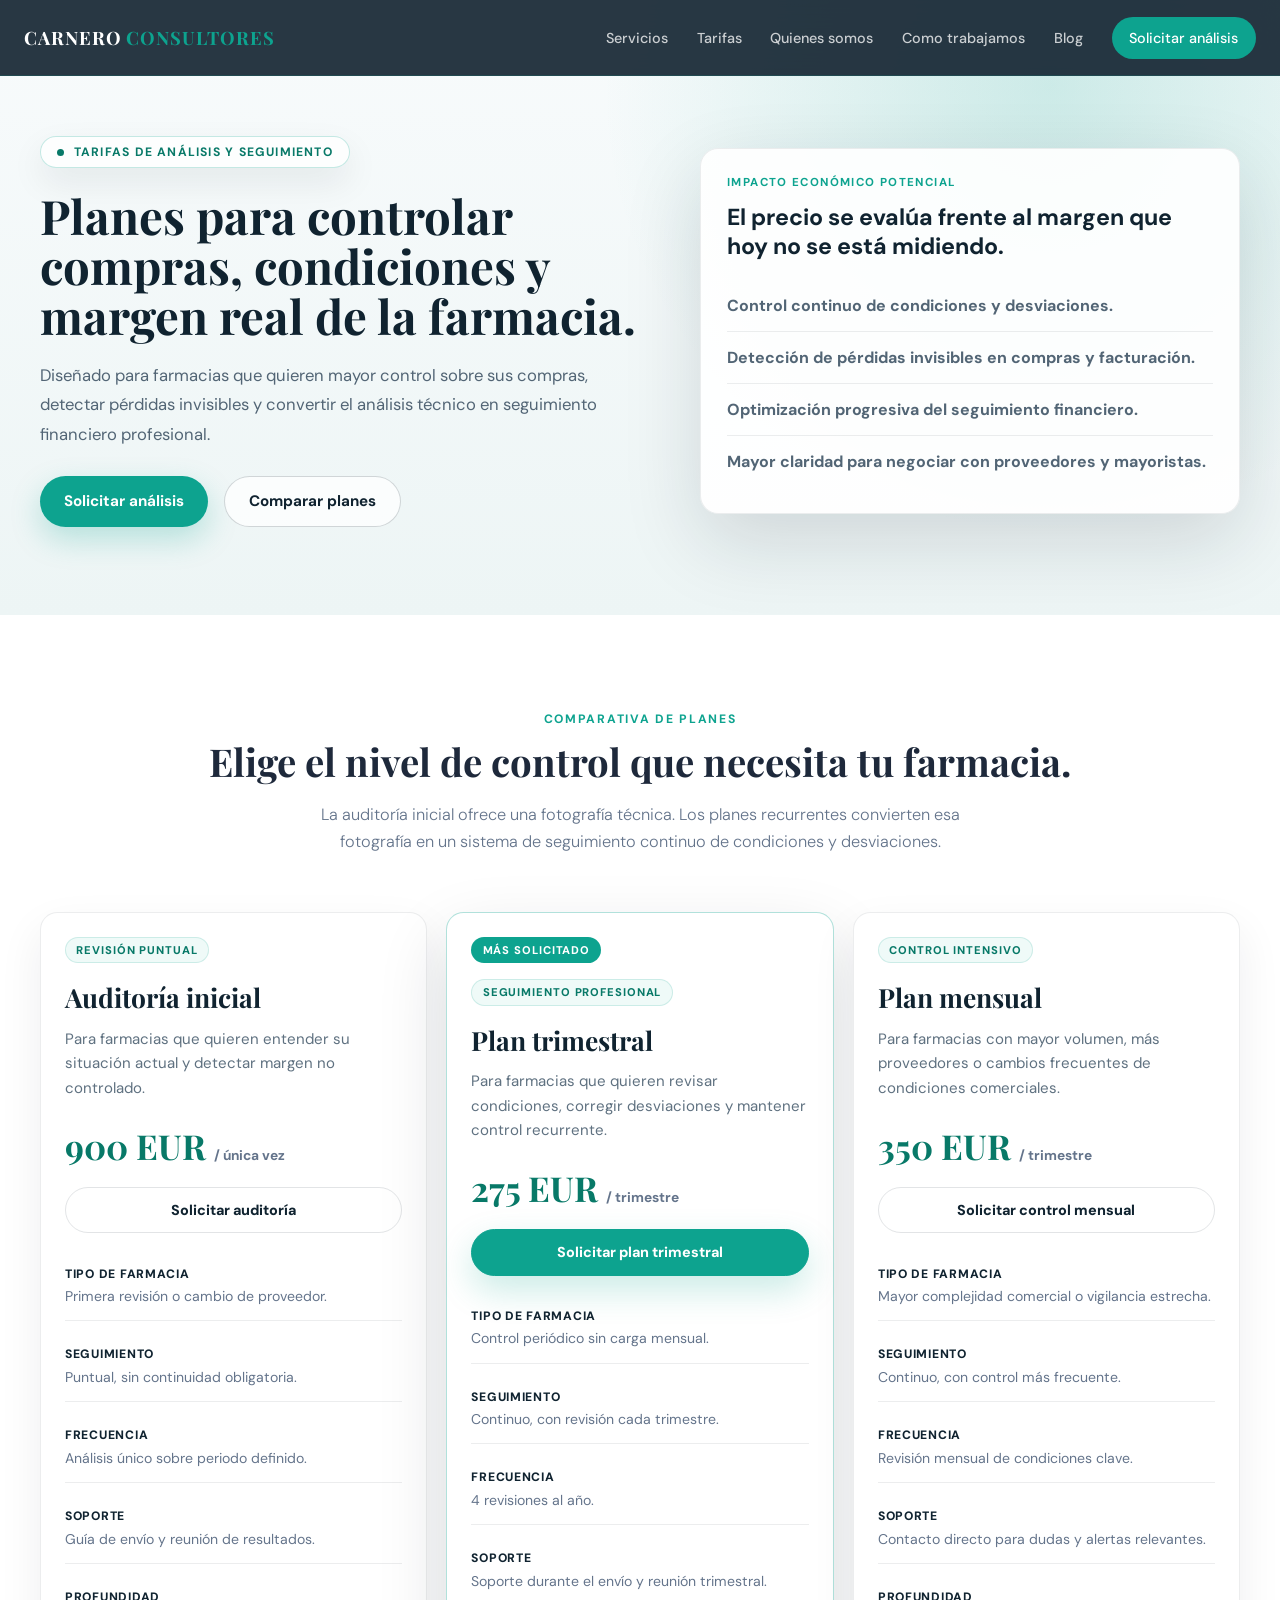
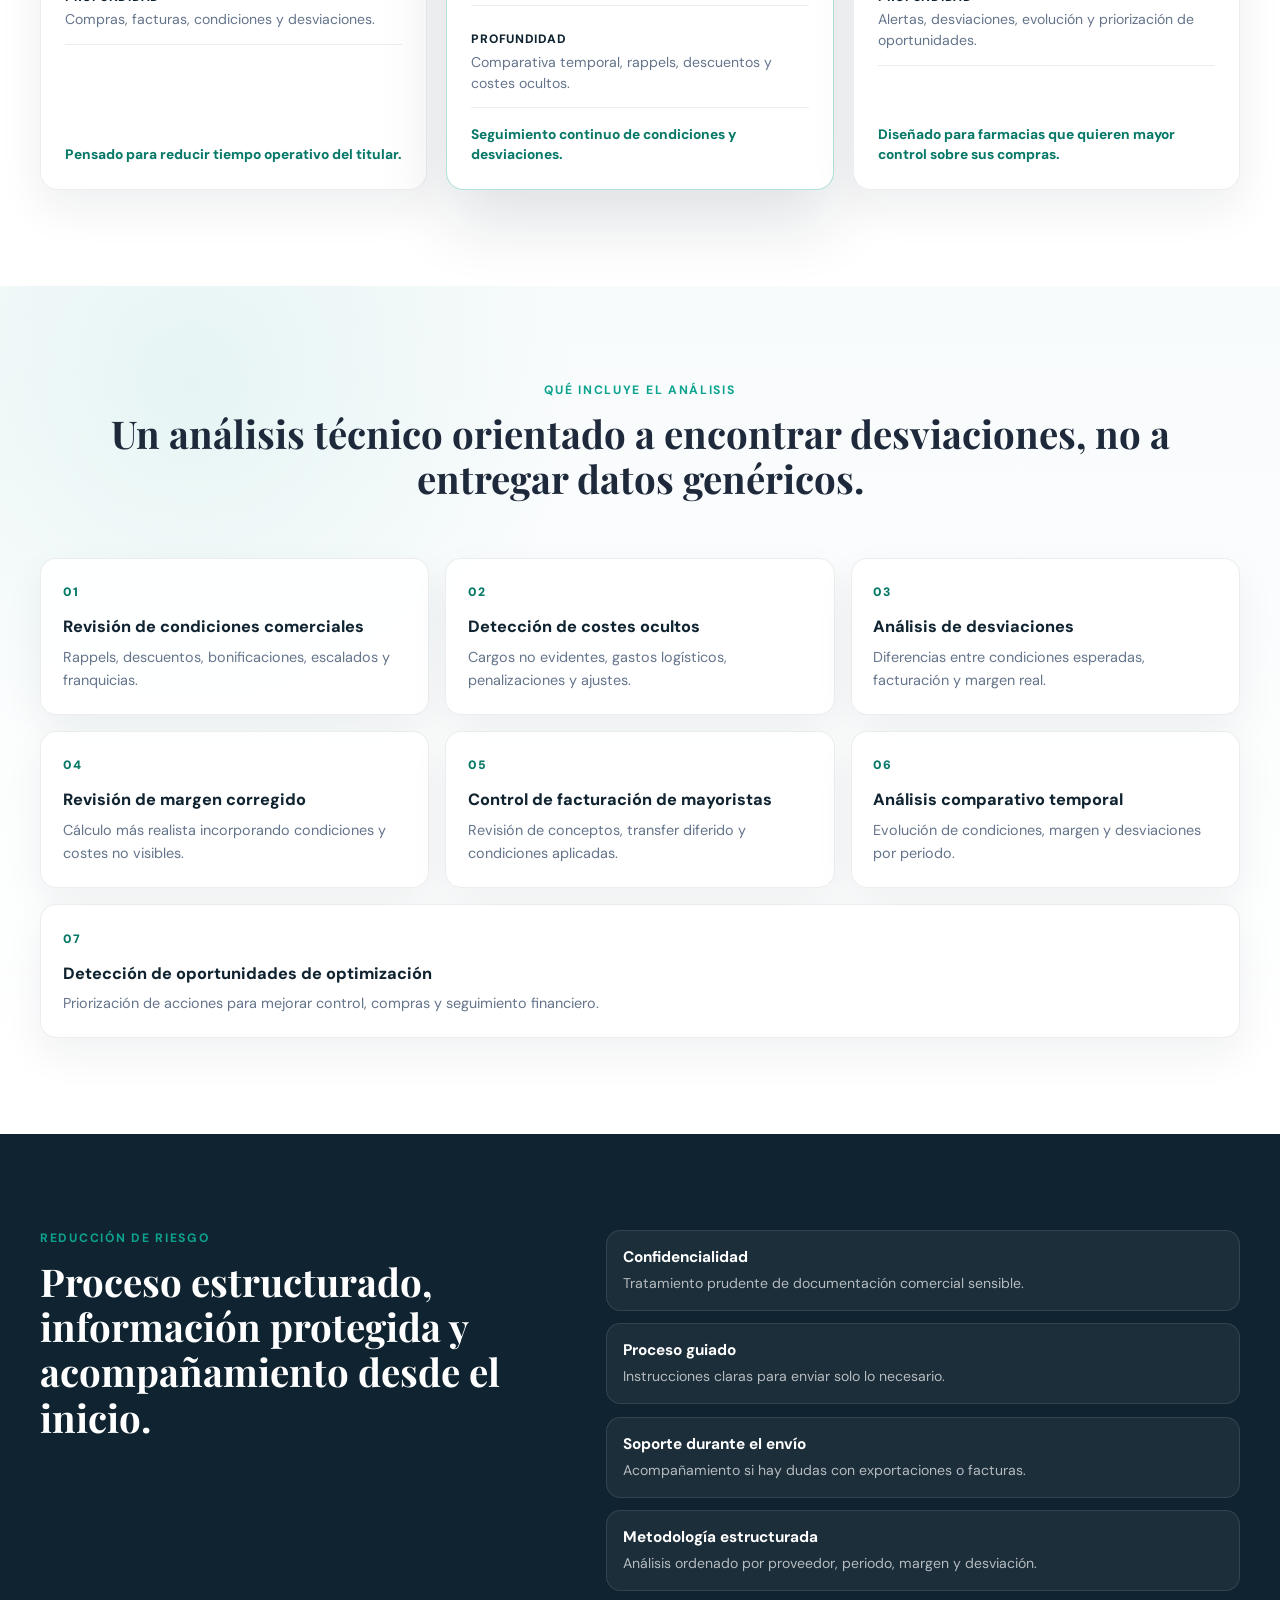
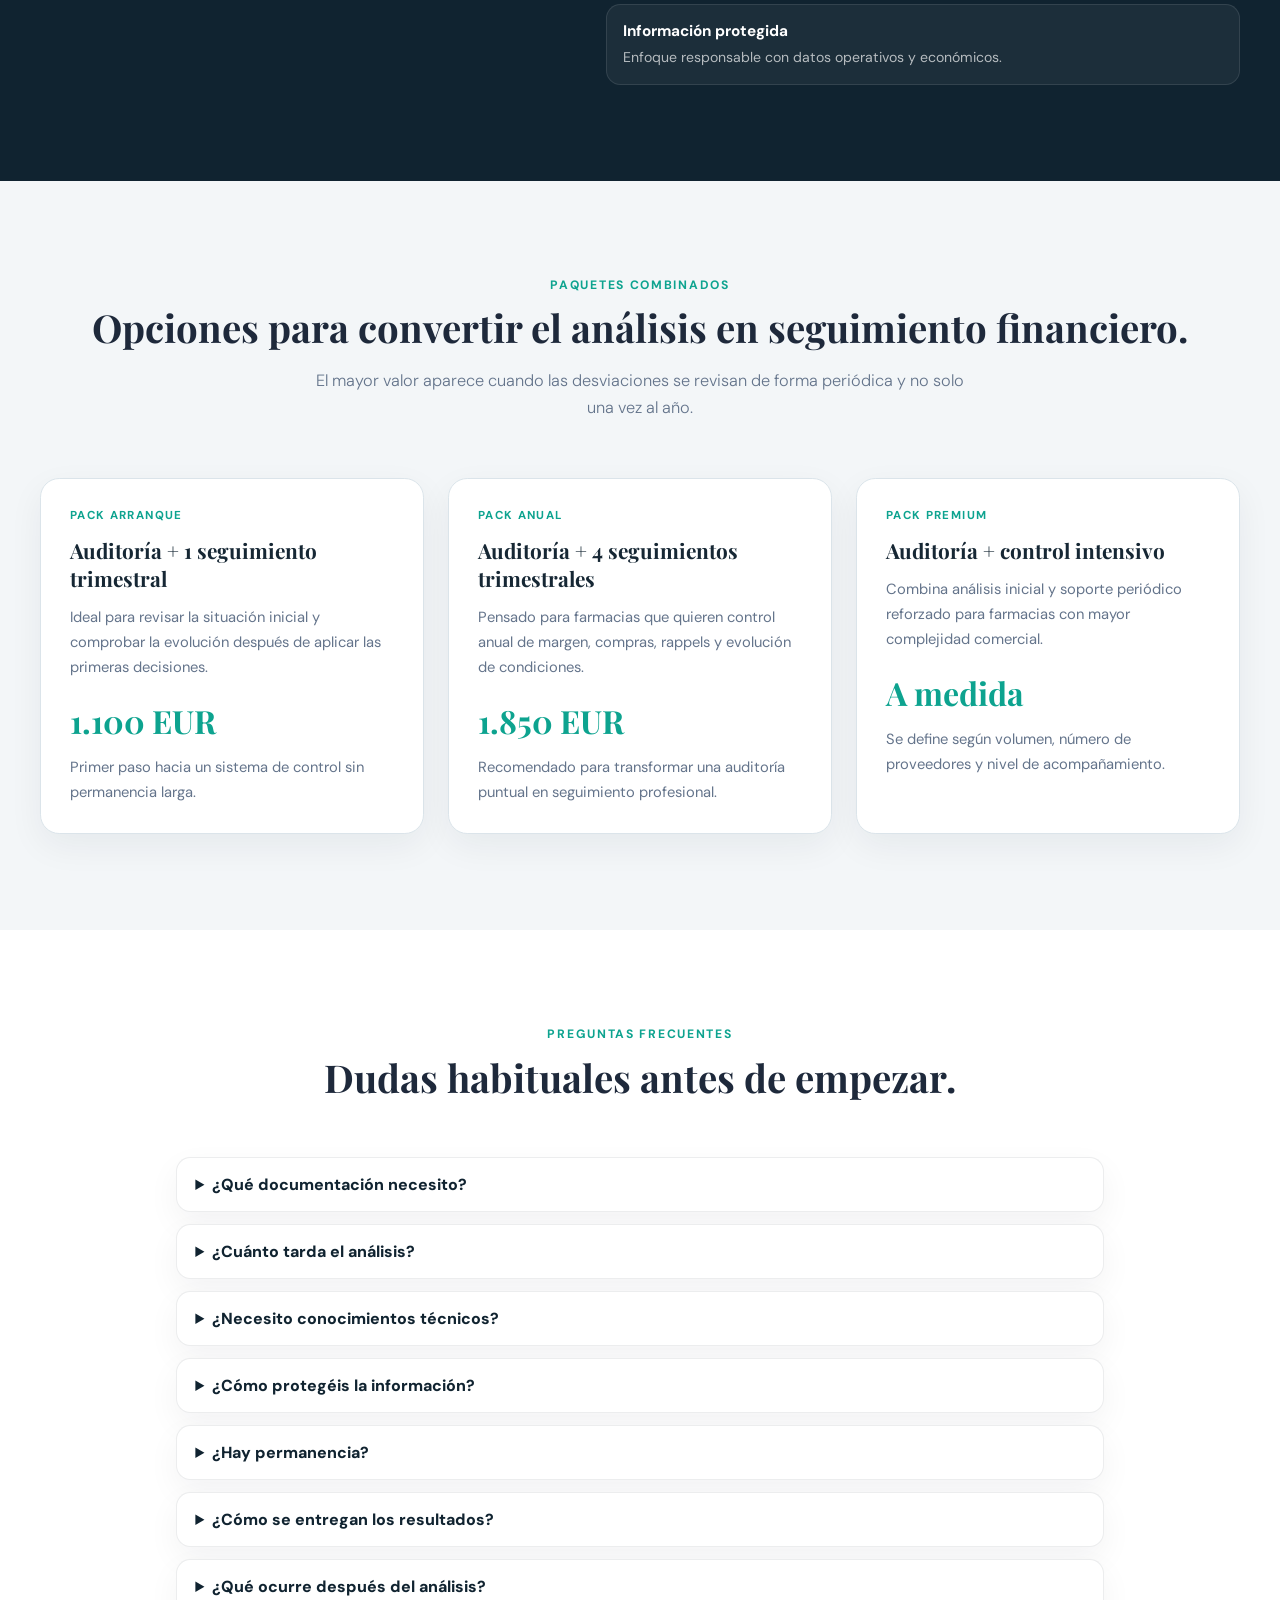
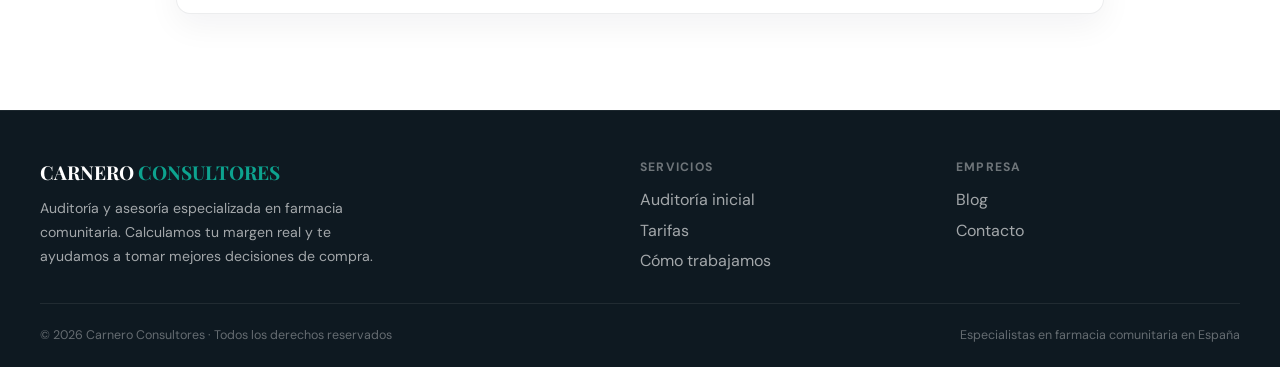
==== commit 8ea69260: "Rediseña página de tarifas" ====
--- a/tarifas.html
+++ b/tarifas.html
@@ -3,18 +3,18 @@
 <head>
   <meta charset="UTF-8" />
   <meta name="viewport" content="width=device-width, initial-scale=1.0" />
-  <title>Tarifas y Paquetes | Carnero Consultores</title>
+  <title>Tarifas y Planes | Carnero Consultores</title>
   <meta
     name="description"
-    content="Consulta las tarifas y paquetes de Carnero Consultores para farmacias comunitarias: auditoría inicial, seguimiento trimestral, control mensual y planes combinados."
+    content="Tarifas de auditoría y seguimiento para farmacias: análisis de compras, condiciones comerciales, margen corregido, costes ocultos y control financiero continuo."
   />
   <meta name="robots" content="index, follow, max-image-preview:large" />
   <meta name="theme-color" content="#162734" />
   <link rel="canonical" href="https://msc1399-ship-it.github.io/WEB/tarifas.html" />
-  <meta property="og:title" content="Tarifas y Paquetes | Carnero Consultores" />
+  <meta property="og:title" content="Tarifas y Planes | Carnero Consultores" />
   <meta
     property="og:description"
-    content="Explora los planes de auditoría y seguimiento para farmacias comunitarias."
+    content="Planes de análisis técnico y seguimiento financiero para farmacias que quieren controlar compras, condiciones y rentabilidad real."
   />
   <meta property="og:type" content="website" />
   <meta property="og:url" content="https://msc1399-ship-it.github.io/WEB/tarifas.html" />
@@ -43,136 +43,169 @@
       <li><a href="./quienes-somos.html">Quienes somos</a></li>
       <li><a href="./index.html#como-funciona">Como trabajamos</a></li>
       <li><a href="./index.html#blog">Blog</a></li>
-      <li><a class="nav-cta" href="./index.html#contacto">Solicitar auditoria</a></li>
+      <li><a class="nav-cta" href="./index.html#contacto">Solicitar análisis</a></li>
     </ul>
   </nav>
 
   <main>
-    <section class="section section-dark">
+    <section class="pricing-hero">
+      <div class="container pricing-hero-grid">
+        <div class="pricing-hero-copy">
+          <div class="hero-eyebrow reveal delay-1">Tarifas de análisis y seguimiento</div>
+          <h1 class="hero-title reveal delay-2">Planes para controlar compras, condiciones y margen real de la farmacia.</h1>
+          <p class="hero-subtitle reveal delay-3">
+            Diseñado para farmacias que quieren mayor control sobre sus compras, detectar pérdidas invisibles y convertir
+            el análisis técnico en seguimiento financiero profesional.
+          </p>
+          <div class="hero-actions reveal delay-4">
+            <a href="./index.html#contacto" class="btn btn-primary">Solicitar análisis</a>
+            <a href="#comparativa" class="btn btn-secondary">Comparar planes</a>
+          </div>
+        </div>
+
+        <aside class="pricing-impact-card reveal delay-3">
+          <div class="card-label">Impacto económico potencial</div>
+          <h2>El precio se evalúa frente al margen que hoy no se está midiendo.</h2>
+          <ul>
+            <li>Control continuo de condiciones y desviaciones.</li>
+            <li>Detección de pérdidas invisibles en compras y facturación.</li>
+            <li>Optimización progresiva del seguimiento financiero.</li>
+            <li>Mayor claridad para negociar con proveedores y mayoristas.</li>
+          </ul>
+        </aside>
+      </div>
+    </section>
+
+    <section id="comparativa" class="section pricing-section">
       <div class="container">
         <div class="section-header centered">
-          <div class="section-eyebrow">Planes principales</div>
-          <h2 class="section-title">Tarifas para auditoría y seguimiento</h2>
-          <p class="section-subtitle">Una base clara para presentar precios, con margen para afinar después tus condiciones reales.</p>
-        </div>
-        <div class="servicios-grid">
-          <article class="servicio-card scroll-reveal">
-            <div class="servicio-icon">Auditoria</div>
-            <h3>Auditoria Inicial</h3>
-            <p>Analisis puntual de compras, facturas y ventas para detectar margen oculto y oportunidades inmediatas de mejora.</p>
-            <div class="servicio-price">900 EUR <span>/ unica vez</span></div>
-            <ul class="servicio-includes">
-              <li>Analisis de 6 meses</li>
-              <li>Revision por producto y proveedor</li>
-              <li>Informe con hallazgos y prioridades</li>
-              <li>Presentacion de resultados</li>
-            </ul>
-          </article>
-
-          <article class="servicio-card featured scroll-reveal">
-            <div class="featured-badge">Mas contratado</div>
-            <div class="servicio-icon">Seguimiento</div>
-            <h3>Plan Trimestral</h3>
-            <p>Seguimiento periódico para confirmar que las mejoras se consolidan y detectar cambios en las condiciones comerciales.</p>
-            <div class="servicio-price">275 EUR <span>/ trimestre</span></div>
-            <ul class="servicio-includes">
-              <li>Revision trimestral</li>
-              <li>Comparativa con periodos anteriores</li>
-              <li>Actualizacion de recomendaciones</li>
-              <li>Reunion trimestral incluida</li>
-            </ul>
-          </article>
-
-          <article class="servicio-card scroll-reveal">
-            <div class="servicio-icon">Control</div>
-            <h3>Plan Mensual</h3>
-            <p>Control frecuente para farmacias con volumen elevado, campañas intensas o condiciones que cambian a menudo.</p>
-            <div class="servicio-price">350 EUR <span>/ trimestre</span></div>
-            <ul class="servicio-includes">
-              <li>Revision mensual de condiciones</li>
-              <li>Seguimiento continuo</li>
-              <li>Alertas sobre cambios relevantes</li>
-              <li>Contacto directo para consultas</li>
-            </ul>
-          </article>
-        </div>
-      </div>
-    </section>
-
-    <section class="section section-muted">
+          <div class="section-eyebrow">Comparativa de planes</div>
+          <h2 class="section-title">Elige el nivel de control que necesita tu farmacia.</h2>
+          <p class="section-subtitle">
+            La auditoría inicial ofrece una fotografía técnica. Los planes recurrentes convierten esa fotografía en un
+            sistema de seguimiento continuo de condiciones y desviaciones.
+          </p>
+        </div>
+
+        <div class="pricing-comparison">
+          <article class="pricing-plan-card scroll-reveal">
+            <div class="pricing-plan-head">
+              <span class="pricing-plan-kicker">Revisión puntual</span>
+              <h3>Auditoría inicial</h3>
+              <p>Para farmacias que quieren entender su situación actual y detectar margen no controlado.</p>
+            </div>
+            <div class="pricing-plan-price">900 EUR <span>/ única vez</span></div>
+            <a href="./index.html#contacto" class="pricing-plan-cta">Solicitar auditoría</a>
+            <dl class="pricing-plan-details">
+              <div><dt>Tipo de farmacia</dt><dd>Primera revisión o cambio de proveedor.</dd></div>
+              <div><dt>Seguimiento</dt><dd>Puntual, sin continuidad obligatoria.</dd></div>
+              <div><dt>Frecuencia</dt><dd>Análisis único sobre periodo definido.</dd></div>
+              <div><dt>Soporte</dt><dd>Guía de envío y reunión de resultados.</dd></div>
+              <div><dt>Profundidad</dt><dd>Compras, facturas, condiciones y desviaciones.</dd></div>
+            </dl>
+            <p class="pricing-microcopy">Pensado para reducir tiempo operativo del titular.</p>
+          </article>
+
+          <article class="pricing-plan-card recommended scroll-reveal">
+            <div class="recommended-badge">Más solicitado</div>
+            <div class="pricing-plan-head">
+              <span class="pricing-plan-kicker">Seguimiento profesional</span>
+              <h3>Plan trimestral</h3>
+              <p>Para farmacias que quieren revisar condiciones, corregir desviaciones y mantener control recurrente.</p>
+            </div>
+            <div class="pricing-plan-price">275 EUR <span>/ trimestre</span></div>
+            <a href="./index.html#contacto" class="pricing-plan-cta primary">Solicitar plan trimestral</a>
+            <dl class="pricing-plan-details">
+              <div><dt>Tipo de farmacia</dt><dd>Control periódico sin carga mensual.</dd></div>
+              <div><dt>Seguimiento</dt><dd>Continuo, con revisión cada trimestre.</dd></div>
+              <div><dt>Frecuencia</dt><dd>4 revisiones al año.</dd></div>
+              <div><dt>Soporte</dt><dd>Soporte durante el envío y reunión trimestral.</dd></div>
+              <div><dt>Profundidad</dt><dd>Comparativa temporal, rappels, descuentos y costes ocultos.</dd></div>
+            </dl>
+            <p class="pricing-microcopy">Seguimiento continuo de condiciones y desviaciones.</p>
+          </article>
+
+          <article class="pricing-plan-card scroll-reveal">
+            <div class="pricing-plan-head">
+              <span class="pricing-plan-kicker">Control intensivo</span>
+              <h3>Plan mensual</h3>
+              <p>Para farmacias con mayor volumen, más proveedores o cambios frecuentes de condiciones comerciales.</p>
+            </div>
+            <div class="pricing-plan-price">350 EUR <span>/ trimestre</span></div>
+            <a href="./index.html#contacto" class="pricing-plan-cta">Solicitar control mensual</a>
+            <dl class="pricing-plan-details">
+              <div><dt>Tipo de farmacia</dt><dd>Mayor complejidad comercial o vigilancia estrecha.</dd></div>
+              <div><dt>Seguimiento</dt><dd>Continuo, con control más frecuente.</dd></div>
+              <div><dt>Frecuencia</dt><dd>Revisión mensual de condiciones clave.</dd></div>
+              <div><dt>Soporte</dt><dd>Contacto directo para dudas y alertas relevantes.</dd></div>
+              <div><dt>Profundidad</dt><dd>Alertas, desviaciones, evolución y priorización de oportunidades.</dd></div>
+            </dl>
+            <p class="pricing-microcopy">Diseñado para farmacias que quieren mayor control sobre sus compras.</p>
+          </article>
+        </div>
+      </div>
+    </section>
+
+    <section class="section pricing-includes-section">
       <div class="container">
         <div class="section-header centered">
-          <div class="section-eyebrow">Servicios especificos</div>
-          <h2 class="section-title">Estudios puntuales para analizar un area concreta de tu farmacia</h2>
-          <p class="section-subtitle">
-            Si necesitas analizar un área concreta de tu farmacia, puedes solicitar un estudio específico sin contratar todavía el servicio recurrente.
-          </p>
-        </div>
-        <div class="specific-services-grid">
-          <article class="specific-service-card scroll-reveal">
-            <div class="specific-service-top">
-              <div class="specific-service-kicker">Proveedor</div>
-              <div class="specific-service-price">Desde 175 € + IVA</div>
-            </div>
-            <h3>Estudio de proveedor</h3>
-            <p>
-              Análisis específico de una distribuidora o proveedor concreto para revisar descuentos reales, cargos ocultos,
-              rentabilidad efectiva, comparativa de condiciones y códigos nacionales mal dirigidos.
-            </p>
-            <a href="./index.html#contacto" class="specific-service-link">Solicitar estudio</a>
-          </article>
-
-          <article class="specific-service-card scroll-reveal">
-            <div class="specific-service-top">
-              <div class="specific-service-kicker">Genéricos</div>
-              <div class="specific-service-price">Desde 275 € + IVA</div>
-            </div>
-            <h3>Estudio de rentabilidad de genéricos</h3>
-            <p>
-              Comparativa de laboratorios de genéricos, margen neto real, dependencia por laboratorio y oportunidades de optimización en EFG.
-            </p>
-            <a href="./index.html#contacto" class="specific-service-link">Solicitar estudio</a>
-          </article>
-
-          <article class="specific-service-card scroll-reveal">
-            <div class="specific-service-top">
-              <div class="specific-service-kicker">Compras</div>
-              <div class="specific-service-price">Desde 425 € + IVA</div>
-            </div>
-            <h3>Estudio de optimización de compras</h3>
-            <p>
-              Análisis de distribución de compras, escalones, rappels, oportunidades de compra directa, consolidación de pedidos y pérdidas de margen.
-            </p>
-            <a href="./index.html#contacto" class="specific-service-link">Solicitar estudio</a>
-          </article>
-
-          <article class="specific-service-card scroll-reveal">
-            <div class="specific-service-top">
-              <div class="specific-service-kicker">Stock</div>
-              <div class="specific-service-price">Desde 325 € + IVA</div>
-            </div>
-            <h3>Estudio de stock y rotación</h3>
-            <p>
-              Revisión de stock inmovilizado, baja rotación, próximas caducidades, exceso de stock y oportunidades de optimización.
-            </p>
-            <a href="./index.html#contacto" class="specific-service-link">Solicitar estudio</a>
-          </article>
-
-          <article class="specific-service-card scroll-reveal">
-            <div class="specific-service-top">
-              <div class="specific-service-kicker">Moléculas</div>
-              <div class="specific-service-price">Desde 375 € + IVA</div>
-            </div>
-            <h3>Estudio de moléculas y sustitución estratégica</h3>
-            <p>
-              Análisis de moléculas, comparativa EFG vs marca, oportunidades de sustitución y priorización de referencias con mayor impacto económico.
-            </p>
-            <a href="./index.html#contacto" class="specific-service-link">Solicitar estudio</a>
-          </article>
-        </div>
-        <p class="specific-services-note">
-          El precio final dependerá del volumen de información, número de proveedores/laboratorios y complejidad del análisis.
-        </p>
+          <div class="section-eyebrow">Qué incluye el análisis</div>
+          <h2 class="section-title">Un análisis técnico orientado a encontrar desviaciones, no a entregar datos genéricos.</h2>
+        </div>
+
+        <div class="pricing-includes-grid">
+          <article class="pricing-include-card scroll-reveal">
+            <span>01</span>
+            <h3>Revisión de condiciones comerciales</h3>
+            <p>Rappels, descuentos, bonificaciones, escalados y franquicias.</p>
+          </article>
+          <article class="pricing-include-card scroll-reveal">
+            <span>02</span>
+            <h3>Detección de costes ocultos</h3>
+            <p>Cargos no evidentes, gastos logísticos, penalizaciones y ajustes.</p>
+          </article>
+          <article class="pricing-include-card scroll-reveal">
+            <span>03</span>
+            <h3>Análisis de desviaciones</h3>
+            <p>Diferencias entre condiciones esperadas, facturación y margen real.</p>
+          </article>
+          <article class="pricing-include-card scroll-reveal">
+            <span>04</span>
+            <h3>Revisión de margen corregido</h3>
+            <p>Cálculo más realista incorporando condiciones y costes no visibles.</p>
+          </article>
+          <article class="pricing-include-card scroll-reveal">
+            <span>05</span>
+            <h3>Control de facturación de mayoristas</h3>
+            <p>Revisión de conceptos, transfer diferido y condiciones aplicadas.</p>
+          </article>
+          <article class="pricing-include-card scroll-reveal">
+            <span>06</span>
+            <h3>Análisis comparativo temporal</h3>
+            <p>Evolución de condiciones, margen y desviaciones por periodo.</p>
+          </article>
+          <article class="pricing-include-card scroll-reveal wide">
+            <span>07</span>
+            <h3>Detección de oportunidades de optimización</h3>
+            <p>Priorización de acciones para mejorar control, compras y seguimiento financiero.</p>
+          </article>
+        </div>
+      </div>
+    </section>
+
+    <section class="section risk-section">
+      <div class="container risk-grid">
+        <div>
+          <div class="section-eyebrow">Reducción de riesgo</div>
+          <h2 class="section-title">Proceso estructurado, información protegida y acompañamiento desde el inicio.</h2>
+        </div>
+        <div class="risk-cards">
+          <article><strong>Confidencialidad</strong><span>Tratamiento prudente de documentación comercial sensible.</span></article>
+          <article><strong>Proceso guiado</strong><span>Instrucciones claras para enviar solo lo necesario.</span></article>
+          <article><strong>Soporte durante el envío</strong><span>Acompañamiento si hay dudas con exportaciones o facturas.</span></article>
+          <article><strong>Metodología estructurada</strong><span>Análisis ordenado por proveedor, periodo, margen y desviación.</span></article>
+          <article><strong>Información protegida</strong><span>Enfoque responsable con datos operativos y económicos.</span></article>
+        </div>
       </div>
     </section>
 
@@ -180,66 +213,74 @@
       <div class="container">
         <div class="section-header centered">
           <div class="section-eyebrow">Paquetes combinados</div>
-          <h2 class="section-title">Opciones para farmacias que quieren más acompañamiento</h2>
-          <p class="section-subtitle">Estos paquetes son una base comercial. Luego los ajustamos según alcance, frecuencia y soporte.</p>
+          <h2 class="section-title">Opciones para convertir el análisis en seguimiento financiero.</h2>
+          <p class="section-subtitle">
+            El mayor valor aparece cuando las desviaciones se revisan de forma periódica y no solo una vez al año.
+          </p>
         </div>
         <div class="packages-grid">
           <article class="package-card scroll-reveal">
             <div class="package-kicker">Pack arranque</div>
-            <h3>Auditoria + 1 seguimiento trimestral</h3>
-            <p>Ideal para arrancar con una foto clara de la rentabilidad y revisar la implantacion de mejoras tras el primer trimestre.</p>
+            <h3>Auditoría + 1 seguimiento trimestral</h3>
+            <p>Ideal para revisar la situación inicial y comprobar la evolución después de aplicar las primeras decisiones.</p>
             <div class="package-price">1.100 EUR</div>
-            <p class="package-note">Ahorro frente a contratacion separada: 75 EUR.</p>
+            <p class="package-note">Primer paso hacia un sistema de control sin permanencia larga.</p>
           </article>
 
           <article class="package-card scroll-reveal">
             <div class="package-kicker">Pack anual</div>
-            <h3>Auditoria + 4 seguimientos trimestrales</h3>
-            <p>Pensado para farmacias que quieren control anual de margen, compras, rappels y evolucion de condiciones.</p>
+            <h3>Auditoría + 4 seguimientos trimestrales</h3>
+            <p>Pensado para farmacias que quieren control anual de margen, compras, rappels y evolución de condiciones.</p>
             <div class="package-price">1.850 EUR</div>
-            <p class="package-note">Opcion muy util para convertir la auditoria en un sistema de seguimiento continuo.</p>
+            <p class="package-note">Recomendado para transformar una auditoría puntual en seguimiento profesional.</p>
           </article>
 
           <article class="package-card scroll-reveal">
             <div class="package-kicker">Pack premium</div>
-            <h3>Auditoria + control intensivo</h3>
-            <p>Combina auditoria inicial y soporte periodico reforzado para farmacias con mayor complejidad comercial.</p>
+            <h3>Auditoría + control intensivo</h3>
+            <p>Combina análisis inicial y soporte periódico reforzado para farmacias con mayor complejidad comercial.</p>
             <div class="package-price">A medida</div>
-            <p class="package-note">Se define segun volumen, numero de proveedores y nivel de acompanamiento.</p>
-          </article>
-        </div>
-      </div>
-    </section>
-
-    <section class="section">
+            <p class="package-note">Se define según volumen, número de proveedores y nivel de acompañamiento.</p>
+          </article>
+        </div>
+      </div>
+    </section>
+
+    <section class="section faq-section">
       <div class="container">
         <div class="section-header centered">
-          <div class="section-eyebrow">Notas comerciales</div>
-          <h2 class="section-title">Como presentar esta pagina con mas fuerza comercial</h2>
-          <p class="section-subtitle">Aqui puedes añadir mas adelante descuentos por permanencia, condiciones de pago, extras o FAQs de contratacion.</p>
-        </div>
-        <div class="blog-grid">
-          <article class="blog-card scroll-reveal">
-            <div class="blog-content">
-              <div class="blog-category">Contratacion</div>
-              <h3>Posibilidad de adaptar el servicio</h3>
-              <p>Cada farmacia tiene una estructura distinta. Esta pagina puede crecer con opciones a medida por volumen o alcance.</p>
-            </div>
-          </article>
-          <article class="blog-card scroll-reveal">
-            <div class="blog-content">
-              <div class="blog-category">Paquetes</div>
-              <h3>Ofertas combinadas con seguimiento</h3>
-              <p>Los paquetes ayudan a cerrar mejor porque convierten una auditoria puntual en una relacion de seguimiento.</p>
-            </div>
-          </article>
-          <article class="blog-card scroll-reveal">
-            <div class="blog-content">
-              <div class="blog-category">Soporte</div>
-              <h3>Espacio para extras y servicios complementarios</h3>
-              <p>Puedes añadir consultoria de compras, revision de proveedores o acompanamiento en negociacion comercial.</p>
-            </div>
-          </article>
+          <div class="section-eyebrow">Preguntas frecuentes</div>
+          <h2 class="section-title">Dudas habituales antes de empezar.</h2>
+        </div>
+        <div class="faq-list">
+          <details>
+            <summary>¿Qué documentación necesito?</summary>
+            <p>Facturas de mayoristas, condiciones comerciales, exportaciones del software de farmacia, compras, ventas y documentación complementaria si existe.</p>
+          </details>
+          <details>
+            <summary>¿Cuánto tarda el análisis?</summary>
+            <p>La duración depende del volumen de información. En una auditoría inicial, el trabajo técnico suele completarse en pocos días laborables desde que recibimos la documentación necesaria.</p>
+          </details>
+          <details>
+            <summary>¿Necesito conocimientos técnicos?</summary>
+            <p>No. El proceso está guiado y te indicamos paso a paso qué enviar y cómo extraer la información desde el software de farmacia.</p>
+          </details>
+          <details>
+            <summary>¿Cómo protegéis la información?</summary>
+            <p>Tratamos la documentación con confidencialidad y trabajamos solo con la información necesaria para el análisis de compras, condiciones y rentabilidad.</p>
+          </details>
+          <details>
+            <summary>¿Hay permanencia?</summary>
+            <p>La auditoría inicial es puntual. Los planes recurrentes se plantean para seguimiento continuo, pero las condiciones concretas se explican antes de contratar.</p>
+          </details>
+          <details>
+            <summary>¿Cómo se entregan los resultados?</summary>
+            <p>Mediante informe visual, resumen ejecutivo y explicación de resultados para que puedas identificar prioridades y acciones concretas.</p>
+          </details>
+          <details>
+            <summary>¿Qué ocurre después del análisis?</summary>
+            <p>Puedes aplicar las recomendaciones de forma puntual o pasar a un plan de seguimiento para controlar desviaciones, cambios de condiciones y evolución del margen.</p>
+          </details>
         </div>
       </div>
     </section>
@@ -250,15 +291,15 @@
       <div>
         <div class="footer-brand-name">CARNERO <span>CONSULTORES</span></div>
         <p class="footer-desc">
-          Auditoria y asesoria especializada en farmacia comunitaria. Calculamos tu margen real y te ayudamos a tomar mejores decisiones de compra.
+          Auditoría y asesoría especializada en farmacia comunitaria. Calculamos tu margen real y te ayudamos a tomar mejores decisiones de compra.
         </p>
       </div>
       <div class="footer-col">
         <h4>Servicios</h4>
         <ul>
-          <li><a href="./index.html#servicios">Auditoria inicial</a></li>
+          <li><a href="./index.html#servicios">Auditoría inicial</a></li>
           <li><a href="./tarifas.html">Tarifas</a></li>
-          <li><a href="./index.html#como-funciona">Como trabajamos</a></li>
+          <li><a href="./index.html#como-funciona">Cómo trabajamos</a></li>
         </ul>
       </div>
       <div class="footer-col">
@@ -271,7 +312,7 @@
     </div>
     <div class="footer-bottom container">
       <span>© 2026 Carnero Consultores · Todos los derechos reservados</span>
-      <span>Especialistas en farmacia comunitaria en Espana</span>
+      <span>Especialistas en farmacia comunitaria en España</span>
     </div>
   </footer>
 
--- a/styles.css
+++ b/styles.css
@@ -250,11 +250,13 @@
   display: flex;
   align-items: center;
   overflow: hidden;
-  padding: 8rem 0 4rem;
+  padding: 7.2rem 0 4.2rem;
   background:
-    radial-gradient(circle at top right, rgba(13, 163, 143, 0.2), transparent 32rem),
-    radial-gradient(circle at bottom left, rgba(201, 168, 76, 0.08), transparent 20rem),
-    linear-gradient(180deg, #162734 0%, #12202a 100%);
+    linear-gradient(135deg, rgba(255, 255, 255, 0.055) 0 1px, transparent 1px 100%),
+    radial-gradient(circle at top right, rgba(13, 163, 143, 0.2), transparent 34rem),
+    radial-gradient(circle at 18% 78%, rgba(201, 168, 76, 0.1), transparent 24rem),
+    linear-gradient(180deg, #f8fbfc 0%, #edf5f5 42%, #dfeaec 100%);
+  background-size: 38px 38px, auto, auto, auto;
 }
 
 .hero-bg-shape {
@@ -299,10 +301,17 @@
   align-items: start;
 }
 
+.hero-grid {
+  grid-template-columns: minmax(0, 1.02fr) minmax(28rem, 0.98fr);
+  gap: 3.8rem;
+  align-items: center;
+}
+
 .hero-copy {
   position: relative;
   z-index: 1;
   padding-top: 0.2rem;
+  max-width: 43rem;
 }
 
 .hero-eyebrow {
@@ -312,9 +321,10 @@
   margin-bottom: 1.4rem;
   padding: 0.45rem 1rem;
   border-radius: 999px;
-  border: 1px solid rgba(13, 163, 143, 0.28);
-  background: rgba(13, 163, 143, 0.12);
-  color: var(--accent);
+  border: 1px solid rgba(13, 163, 143, 0.24);
+  background: rgba(255, 255, 255, 0.78);
+  color: #087968;
+  box-shadow: 0 14px 34px rgba(12, 29, 43, 0.08);
   font-size: 0.76rem;
   font-weight: 700;
   letter-spacing: 0.1em;
@@ -330,9 +340,11 @@
 }
 
 .hero-title {
-  color: var(--white);
-  font-size: clamp(2.6rem, 5vw, 4.6rem);
-  line-height: 1.05;
+  max-width: 42rem;
+  color: #102330;
+  font-size: clamp(2.3rem, 3.7vw, 3.65rem);
+  line-height: 1.06;
+  letter-spacing: 0;
 }
 
 .hero-title em {
@@ -341,12 +353,12 @@
 }
 
 .hero-subtitle {
-  margin-top: 1.5rem;
+  margin-top: 1.25rem;
   max-width: 40rem;
-  color: rgba(255, 255, 255, 0.72);
-  font-size: 1.08rem;
-  line-height: 1.8;
-  font-weight: 300;
+  color: #526575;
+  font-size: 1.04rem;
+  line-height: 1.75;
+  font-weight: 400;
 }
 
 .hero-search-intent {
@@ -366,47 +378,379 @@
   display: flex;
   flex-wrap: wrap;
   gap: 1rem;
-  margin-top: 2.3rem;
+  margin-top: 1.7rem;
+}
+
+.hero .btn-secondary {
+  border-color: rgba(16, 35, 48, 0.18);
+  color: #102330;
+  background: rgba(255, 255, 255, 0.72);
+}
+
+.hero .btn-secondary:hover {
+  border-color: rgba(13, 163, 143, 0.5);
+  color: #087968;
+  background: var(--white);
 }
 
 .hero-stats {
   display: grid;
   grid-template-columns: repeat(3, 1fr);
-  gap: 1px;
-  margin-top: 3rem;
+  gap: 0.75rem;
+  margin-top: 1.8rem;
   overflow: hidden;
-  border-radius: 1rem;
-  background: rgba(255, 255, 255, 0.08);
-  border: 1px solid rgba(255, 255, 255, 0.08);
+  border-radius: 0;
+  background: transparent;
+  border: 0;
 }
 
 .stat {
-  padding: 1.4rem 1rem;
-  background: rgba(255, 255, 255, 0.04);
-  text-align: center;
+  min-height: 6.7rem;
+  padding: 1rem;
+  background: rgba(255, 255, 255, 0.82);
+  border: 1px solid rgba(16, 35, 48, 0.08);
+  border-radius: 0.8rem;
+  text-align: left;
+  box-shadow: 0 16px 40px rgba(12, 29, 43, 0.08);
 }
 
 .stat-number {
-  color: var(--accent);
+  color: #087968;
   font-family: "Playfair Display", serif;
-  font-size: 2rem;
+  font-size: 2.2rem;
   font-weight: 700;
 }
 
 .stat-label {
   margin-top: 0.35rem;
-  color: rgba(255, 255, 255, 0.56);
+  color: #5d7080;
   font-size: 0.74rem;
   text-transform: uppercase;
   letter-spacing: 0.06em;
 }
 
+.hero-badges {
+  display: flex;
+  flex-wrap: wrap;
+  gap: 0.65rem;
+  margin-top: 1.1rem;
+}
+
+.hero-badges span {
+  display: inline-flex;
+  align-items: center;
+  min-height: 2.15rem;
+  padding: 0.45rem 0.78rem;
+  border: 1px solid rgba(13, 163, 143, 0.18);
+  border-radius: 999px;
+  background: rgba(255, 255, 255, 0.68);
+  color: #334a59;
+  font-size: 0.78rem;
+  font-weight: 700;
+  box-shadow: 0 10px 24px rgba(12, 29, 43, 0.05);
+}
+
 .hero-card,
+.hero-dashboard,
 .problema-visual,
 .contacto-form {
   position: relative;
   border-radius: 1.25rem;
   box-shadow: var(--shadow);
+}
+
+.hero-dashboard {
+  z-index: 1;
+  padding: 1.25rem;
+  border: 1px solid rgba(16, 35, 48, 0.08);
+  background: rgba(255, 255, 255, 0.88);
+  backdrop-filter: blur(18px);
+  box-shadow: 0 28px 80px rgba(12, 29, 43, 0.16);
+}
+
+.hero-dashboard::before {
+  content: "";
+  position: absolute;
+  inset: 0 auto auto 0;
+  width: 100%;
+  height: 3px;
+  border-radius: inherit inherit 0 0;
+  background: linear-gradient(90deg, var(--accent), var(--gold));
+}
+
+.dashboard-header,
+.chart-head,
+.margin-comparison,
+.dashboard-alerts,
+.dashboard-grid {
+  display: grid;
+  gap: 0.9rem;
+}
+
+.dashboard-header {
+  grid-template-columns: 1fr auto;
+  align-items: start;
+  gap: 1rem;
+  padding: 0.5rem 0.35rem 1.1rem;
+}
+
+.hero-dashboard .card-label {
+  color: #087968;
+}
+
+.hero-dashboard .card-title {
+  margin: 0.55rem 0 0;
+  color: #102330;
+  font-size: 1.35rem;
+  font-family: "DM Sans", sans-serif;
+}
+
+.dashboard-status {
+  padding: 0.45rem 0.7rem;
+  border: 1px solid rgba(13, 163, 143, 0.22);
+  border-radius: 999px;
+  background: #effaf8;
+  color: #087968;
+  font-size: 0.72rem;
+  font-weight: 800;
+  text-transform: uppercase;
+  letter-spacing: 0.06em;
+  white-space: nowrap;
+}
+
+.margin-comparison {
+  grid-template-columns: repeat(2, 1fr);
+}
+
+.margin-card,
+.dashboard-chart,
+.dashboard-alerts article,
+.dashboard-grid article {
+  border: 1px solid rgba(16, 35, 48, 0.08);
+  border-radius: 0.9rem;
+  background: #ffffff;
+}
+
+.margin-card {
+  padding: 1rem;
+}
+
+.margin-card span,
+.dashboard-grid span,
+.chart-head span,
+.dashboard-alerts p {
+  color: #64748b;
+  font-size: 0.78rem;
+  font-weight: 700;
+}
+
+.margin-card strong {
+  display: block;
+  margin-top: 0.45rem;
+  color: #102330;
+  font-family: "Playfair Display", serif;
+  font-size: 2rem;
+}
+
+.margin-card.corrected {
+  background: linear-gradient(180deg, #f1fbf9 0%, #ffffff 100%);
+  border-color: rgba(13, 163, 143, 0.22);
+}
+
+.margin-card.corrected strong {
+  color: #087968;
+}
+
+.dashboard-chart {
+  margin-top: 0.9rem;
+  padding: 1.05rem;
+}
+
+.chart-head {
+  grid-template-columns: 1fr auto;
+  align-items: center;
+}
+
+.chart-head strong {
+  color: #087968;
+  font-size: 0.82rem;
+}
+
+.chart-bars {
+  display: grid;
+  grid-template-columns: repeat(6, 1fr);
+  align-items: end;
+  gap: 0.55rem;
+  height: 8rem;
+  margin-top: 1rem;
+  padding: 0.75rem;
+  border-radius: 0.75rem;
+  background:
+    repeating-linear-gradient(to top, rgba(16, 35, 48, 0.06) 0 1px, transparent 1px 25%),
+    linear-gradient(180deg, #f8fbfc 0%, #ffffff 100%);
+}
+
+.chart-bars span {
+  height: var(--bar);
+  border-radius: 999px 999px 0.35rem 0.35rem;
+  background: linear-gradient(180deg, var(--accent), #2d5f6b);
+  box-shadow: 0 8px 18px rgba(13, 163, 143, 0.22);
+}
+
+.dashboard-alerts {
+  grid-template-columns: 1fr;
+  margin-top: 0.9rem;
+}
+
+.dashboard-alerts article {
+  display: grid;
+  grid-template-columns: auto 1fr;
+  align-items: center;
+  gap: 0.8rem;
+  padding: 0.92rem 1rem;
+}
+
+.dashboard-alerts strong {
+  color: #102330;
+  font-size: 0.9rem;
+}
+
+.dashboard-alerts p {
+  margin-top: 0.2rem;
+  font-weight: 500;
+}
+
+.alert-dot {
+  width: 0.75rem;
+  height: 0.75rem;
+  border-radius: 50%;
+  background: #ef4444;
+  box-shadow: 0 0 0 0.35rem rgba(239, 68, 68, 0.1);
+}
+
+.alert-dot.gold {
+  background: var(--gold);
+  box-shadow: 0 0 0 0.35rem rgba(201, 168, 76, 0.14);
+}
+
+.dashboard-grid {
+  grid-template-columns: repeat(2, 1fr);
+  margin-top: 0.9rem;
+}
+
+.dashboard-grid article {
+  padding: 1rem;
+  background: #102330;
+}
+
+.dashboard-grid span {
+  color: rgba(255, 255, 255, 0.68);
+}
+
+.dashboard-grid strong {
+  display: block;
+  margin-top: 0.45rem;
+  color: var(--white);
+  font-size: 1.18rem;
+}
+
+.analysis-section {
+  position: relative;
+  overflow: hidden;
+  background:
+    radial-gradient(circle at 84% 12%, rgba(13, 163, 143, 0.08), transparent 24rem),
+    linear-gradient(180deg, #ffffff 0%, #f6fafb 100%);
+}
+
+.analysis-grid {
+  display: grid;
+  grid-template-columns: repeat(3, minmax(0, 1fr));
+  gap: 1rem;
+  margin-top: 3rem;
+}
+
+.analysis-card {
+  position: relative;
+  min-height: 100%;
+  padding: 1.5rem;
+  border: 1px solid rgba(16, 35, 48, 0.08);
+  border-radius: 1rem;
+  background: rgba(255, 255, 255, 0.86);
+  box-shadow: 0 18px 45px rgba(12, 29, 43, 0.07);
+}
+
+.analysis-card::before {
+  content: "";
+  position: absolute;
+  inset: 0 0 auto;
+  height: 3px;
+  border-radius: inherit inherit 0 0;
+  background: linear-gradient(90deg, rgba(13, 163, 143, 0.95), rgba(201, 168, 76, 0.85));
+  opacity: 0;
+  transition: opacity 0.2s ease;
+}
+
+.analysis-card:hover::before {
+  opacity: 1;
+}
+
+.analysis-card-wide {
+  grid-column: span 2;
+}
+
+.analysis-icon {
+  display: grid;
+  place-items: center;
+  width: 3rem;
+  height: 3rem;
+  margin-bottom: 1.25rem;
+  border: 1px solid rgba(13, 163, 143, 0.18);
+  border-radius: 0.9rem;
+  background: #effaf8;
+  color: #087968;
+}
+
+.analysis-icon svg {
+  width: 1.45rem;
+  height: 1.45rem;
+  fill: none;
+  stroke: currentColor;
+  stroke-width: 1.8;
+  stroke-linecap: round;
+  stroke-linejoin: round;
+}
+
+.analysis-card h3 {
+  color: #102330;
+  font-family: "DM Sans", sans-serif;
+  font-size: 1.05rem;
+  font-weight: 800;
+}
+
+.analysis-card p {
+  margin-top: 0.7rem;
+  color: #5f7180;
+  font-size: 0.92rem;
+  line-height: 1.65;
+}
+
+.analysis-card ul {
+  display: flex;
+  flex-wrap: wrap;
+  gap: 0.45rem;
+  margin: 1.15rem 0 0;
+  padding: 0;
+  list-style: none;
+}
+
+.analysis-card li {
+  padding: 0.4rem 0.62rem;
+  border: 1px solid rgba(16, 35, 48, 0.08);
+  border-radius: 999px;
+  background: #f8fbfc;
+  color: #334a59;
+  font-size: 0.76rem;
+  font-weight: 800;
 }
 
 .hero-card {
@@ -764,6 +1108,295 @@
   line-height: 1.65;
 }
 
+.process-section {
+  position: relative;
+  overflow: hidden;
+  background:
+    radial-gradient(circle at 16% 14%, rgba(13, 163, 143, 0.08), transparent 24rem),
+    linear-gradient(180deg, #f8fbfc 0%, #ffffff 48%, #f3f7f8 100%);
+}
+
+.process-timeline {
+  position: relative;
+  display: grid;
+  gap: 1.2rem;
+  margin-top: 3rem;
+}
+
+.process-timeline::before {
+  content: "";
+  position: absolute;
+  top: 2rem;
+  bottom: 2rem;
+  left: 2.15rem;
+  width: 2px;
+  background: linear-gradient(180deg, var(--accent), rgba(45, 95, 107, 0.2));
+}
+
+.process-step {
+  position: relative;
+  display: grid;
+  grid-template-columns: 4.4rem minmax(0, 1fr);
+  gap: 1.15rem;
+  align-items: stretch;
+}
+
+.process-step-marker {
+  position: relative;
+  z-index: 1;
+  display: grid;
+  place-items: center;
+  width: 4.4rem;
+  height: 4.4rem;
+  border: 1px solid rgba(13, 163, 143, 0.24);
+  border-radius: 50%;
+  background: #ffffff;
+  color: #087968;
+  font-family: "Playfair Display", serif;
+  font-size: 1.25rem;
+  font-weight: 700;
+  box-shadow: 0 16px 42px rgba(12, 29, 43, 0.1);
+}
+
+.process-step-card {
+  display: grid;
+  grid-template-columns: 5.2rem minmax(0, 1fr);
+  gap: 1.25rem;
+  align-items: center;
+  padding: 1.15rem;
+  border: 1px solid rgba(16, 35, 48, 0.08);
+  border-radius: 1rem;
+  background: rgba(255, 255, 255, 0.88);
+  box-shadow: 0 18px 45px rgba(12, 29, 43, 0.07);
+}
+
+.process-visual,
+.process-highlight-icon,
+.process-minimal-time-icon {
+  display: grid;
+  place-items: center;
+  color: #087968;
+}
+
+.process-visual {
+  width: 5.2rem;
+  height: 5.2rem;
+  border: 1px solid rgba(13, 163, 143, 0.18);
+  border-radius: 1rem;
+  background:
+    linear-gradient(135deg, #effaf8 0%, #ffffff 100%);
+}
+
+.process-visual svg,
+.process-highlight-icon svg,
+.process-minimal-time-icon svg {
+  width: 1.8rem;
+  height: 1.8rem;
+  fill: none;
+  stroke: currentColor;
+  stroke-width: 1.8;
+  stroke-linecap: round;
+  stroke-linejoin: round;
+}
+
+.process-step-meta {
+  color: #087968;
+  font-size: 0.74rem;
+  font-weight: 800;
+  letter-spacing: 0.08em;
+  text-transform: uppercase;
+}
+
+.process-step h3 {
+  margin-top: 0.4rem;
+  color: #102330;
+  font-family: "DM Sans", sans-serif;
+  font-size: 1.08rem;
+  font-weight: 800;
+}
+
+.process-step p {
+  margin-top: 0.45rem;
+  color: #5f7180;
+  font-size: 0.92rem;
+  line-height: 1.65;
+}
+
+.process-highlight {
+  display: grid;
+  grid-template-columns: auto minmax(0, 1fr);
+  gap: 1rem;
+  align-items: center;
+  margin-top: 2rem;
+  padding: 1.3rem 1.45rem;
+  border: 1px solid rgba(13, 163, 143, 0.22);
+  border-radius: 1rem;
+  background:
+    linear-gradient(135deg, rgba(13, 163, 143, 0.1), rgba(255, 255, 255, 0.94));
+  box-shadow: 0 18px 45px rgba(12, 29, 43, 0.07);
+}
+
+.process-highlight-icon {
+  width: 3rem;
+  height: 3rem;
+  border-radius: 0.85rem;
+  background: #ffffff;
+}
+
+.process-highlight p {
+  color: #284252;
+  font-size: 1rem;
+  line-height: 1.65;
+  font-weight: 700;
+}
+
+.process-subsection,
+.process-guide {
+  margin-top: 4rem;
+}
+
+.process-subtitle {
+  margin: 0.55rem 0 0;
+  color: #102330;
+  font-family: "Playfair Display", serif;
+  font-size: clamp(1.7rem, 2.4vw, 2.35rem);
+  line-height: 1.12;
+}
+
+.requirements-grid {
+  display: grid;
+  grid-template-columns: repeat(5, minmax(0, 1fr));
+  gap: 1rem;
+  margin-top: 1.6rem;
+}
+
+.requirement-card {
+  min-height: 100%;
+  padding: 1.15rem;
+  border: 1px solid rgba(16, 35, 48, 0.08);
+  border-radius: 0.95rem;
+  background: #ffffff;
+  box-shadow: 0 14px 34px rgba(12, 29, 43, 0.06);
+}
+
+.requirement-icon {
+  display: inline-flex;
+  align-items: center;
+  justify-content: center;
+  width: 2.25rem;
+  height: 2.25rem;
+  margin-bottom: 0.95rem;
+  border-radius: 0.75rem;
+  background: #102330;
+  color: var(--white);
+  font-size: 0.72rem;
+  font-weight: 800;
+}
+
+.requirement-card h4 {
+  color: #102330;
+  font-family: "DM Sans", sans-serif;
+  font-size: 0.98rem;
+  font-weight: 800;
+}
+
+.requirement-card p {
+  margin-top: 0.55rem;
+  color: #64748b;
+  font-size: 0.84rem;
+  line-height: 1.55;
+}
+
+.process-guide {
+  display: grid;
+  grid-template-columns: minmax(0, 1.45fr) minmax(18rem, 0.55fr);
+  gap: 1.1rem;
+  align-items: stretch;
+}
+
+.guide-card,
+.process-minimal-time {
+  border: 1px solid rgba(16, 35, 48, 0.08);
+  border-radius: 1rem;
+  box-shadow: 0 18px 45px rgba(12, 29, 43, 0.07);
+}
+
+.guide-card {
+  display: grid;
+  grid-template-columns: minmax(0, 1fr) minmax(18rem, 0.85fr);
+  gap: 1.5rem;
+  padding: 1.5rem;
+  background: #ffffff;
+}
+
+.guide-copy h3 {
+  margin-top: 0.6rem;
+  color: #102330;
+  font-family: "DM Sans", sans-serif;
+  font-size: 1.25rem;
+  font-weight: 800;
+}
+
+.guide-copy p {
+  margin-top: 0.75rem;
+  color: #5f7180;
+  font-size: 0.95rem;
+  line-height: 1.7;
+}
+
+.guide-list {
+  display: grid;
+  gap: 0.6rem;
+  align-content: center;
+}
+
+.guide-list span {
+  display: flex;
+  align-items: center;
+  gap: 0.55rem;
+  padding: 0.72rem 0.85rem;
+  border: 1px solid rgba(13, 163, 143, 0.14);
+  border-radius: 0.8rem;
+  background: #f6fbfa;
+  color: #334a59;
+  font-size: 0.86rem;
+  font-weight: 800;
+}
+
+.guide-list span::before {
+  content: "";
+  width: 0.45rem;
+  height: 0.45rem;
+  border-radius: 50%;
+  background: var(--accent);
+  flex: 0 0 auto;
+}
+
+.process-minimal-time {
+  display: grid;
+  align-content: center;
+  gap: 1rem;
+  padding: 1.6rem;
+  background:
+    radial-gradient(circle at top right, rgba(13, 163, 143, 0.18), transparent 12rem),
+    linear-gradient(180deg, #102330 0%, #162734 100%);
+  color: var(--white);
+}
+
+.process-minimal-time-icon {
+  width: 3.3rem;
+  height: 3.3rem;
+  border: 1px solid rgba(255, 255, 255, 0.16);
+  border-radius: 0.95rem;
+  background: rgba(255, 255, 255, 0.08);
+  color: var(--accent);
+}
+
+.process-minimal-time strong {
+  font-size: 1.08rem;
+  line-height: 1.45;
+}
+
 .servicios-grid,
 .testimonios-grid,
 .blog-grid {
@@ -1321,19 +1954,22 @@
 
 .specific-services-grid {
   display: grid;
-  grid-template-columns: repeat(3, 1fr);
+  grid-template-columns: repeat(6, minmax(0, 1fr));
   gap: 1.5rem;
+  align-items: stretch;
 }
 
 .specific-service-card {
   display: flex;
   flex-direction: column;
   gap: 0.9rem;
+  min-height: 100%;
   padding: 1.75rem;
   border: 1px solid var(--border);
   border-radius: 1.2rem;
   background: var(--white);
   box-shadow: 0 12px 35px rgba(12, 29, 43, 0.06);
+  grid-column: span 2;
 }
 
 .specific-service-top {
@@ -1362,12 +1998,14 @@
   color: var(--dark);
   font-size: 1.22rem;
   line-height: 1.3;
+  min-height: 3.3rem;
 }
 
 .specific-service-card p {
   color: var(--gray);
   font-size: 0.92rem;
   line-height: 1.7;
+  min-height: 8.25rem;
 }
 
 .specific-service-link {
@@ -1398,6 +2036,14 @@
   text-align: center;
 }
 
+.specific-services-grid .specific-service-card:nth-child(4) {
+  grid-column: 2 / span 2;
+}
+
+.specific-services-grid .specific-service-card:nth-child(5) {
+  grid-column: 4 / span 2;
+}
+
 .package-card {
   padding: 1.8rem;
   border: 1px solid var(--border);
@@ -1437,6 +2083,339 @@
 
 .package-note {
   margin-top: 0.45rem;
+}
+
+.pricing-hero {
+  position: relative;
+  overflow: hidden;
+  padding: 8.5rem 0 5.5rem;
+  background:
+    radial-gradient(circle at 82% 14%, rgba(13, 163, 143, 0.18), transparent 28rem),
+    linear-gradient(180deg, #f8fbfc 0%, #edf5f5 100%);
+}
+
+.pricing-hero-grid {
+  display: grid;
+  grid-template-columns: minmax(0, 1.05fr) minmax(24rem, 0.95fr);
+  gap: 4rem;
+  align-items: center;
+}
+
+.pricing-hero-copy {
+  max-width: 44rem;
+}
+
+.pricing-hero .btn-secondary {
+  border-color: rgba(16, 35, 48, 0.18);
+  color: #102330;
+  background: rgba(255, 255, 255, 0.72);
+}
+
+.pricing-hero .btn-secondary:hover {
+  border-color: rgba(13, 163, 143, 0.5);
+  color: #087968;
+  background: var(--white);
+}
+
+.pricing-impact-card {
+  padding: 1.6rem;
+  border: 1px solid rgba(16, 35, 48, 0.08);
+  border-radius: 1.15rem;
+  background: rgba(255, 255, 255, 0.9);
+  box-shadow: 0 28px 80px rgba(12, 29, 43, 0.14);
+}
+
+.pricing-impact-card h2 {
+  margin-top: 0.8rem;
+  color: #102330;
+  font-family: "DM Sans", sans-serif;
+  font-size: 1.45rem;
+  line-height: 1.25;
+}
+
+.pricing-impact-card ul,
+.pricing-plan-details {
+  margin: 1.2rem 0 0;
+  padding: 0;
+  list-style: none;
+}
+
+.pricing-impact-card li {
+  padding: 0.85rem 0;
+  border-bottom: 1px solid rgba(16, 35, 48, 0.08);
+  color: #526575;
+  font-weight: 700;
+  line-height: 1.5;
+}
+
+.pricing-impact-card li:last-child {
+  border-bottom: 0;
+}
+
+.pricing-section,
+.faq-section {
+  background: #ffffff;
+}
+
+.pricing-comparison {
+  display: grid;
+  grid-template-columns: repeat(3, minmax(0, 1fr));
+  gap: 1.2rem;
+  align-items: stretch;
+}
+
+.pricing-plan-card {
+  position: relative;
+  display: flex;
+  flex-direction: column;
+  min-height: 100%;
+  padding: 1.5rem;
+  border: 1px solid rgba(16, 35, 48, 0.08);
+  border-radius: 1.1rem;
+  background: #ffffff;
+  box-shadow: 0 18px 45px rgba(12, 29, 43, 0.07);
+}
+
+.pricing-plan-card.recommended {
+  border-color: rgba(13, 163, 143, 0.32);
+  box-shadow: 0 28px 70px rgba(12, 29, 43, 0.14);
+  transform: translateY(-0.6rem);
+}
+
+.recommended-badge,
+.pricing-plan-kicker {
+  display: inline-flex;
+  width: fit-content;
+  align-items: center;
+  border-radius: 999px;
+  font-size: 0.7rem;
+  font-weight: 800;
+  letter-spacing: 0.08em;
+  text-transform: uppercase;
+}
+
+.recommended-badge {
+  margin-bottom: 1rem;
+  padding: 0.38rem 0.7rem;
+  background: var(--accent);
+  color: var(--white);
+}
+
+.pricing-plan-kicker {
+  padding: 0.32rem 0.65rem;
+  border: 1px solid rgba(13, 163, 143, 0.16);
+  background: #effaf8;
+  color: #087968;
+}
+
+.pricing-plan-head h3 {
+  margin-top: 1rem;
+  color: #102330;
+  font-family: "Playfair Display", serif;
+  font-size: 1.65rem;
+}
+
+.pricing-plan-head p {
+  margin-top: 0.7rem;
+  color: #5f7180;
+  font-size: 0.94rem;
+  line-height: 1.65;
+}
+
+.pricing-plan-price {
+  margin-top: 1.35rem;
+  color: #087968;
+  font-family: "Playfair Display", serif;
+  font-size: 2.15rem;
+  font-weight: 700;
+}
+
+.pricing-plan-price span {
+  color: #64748b;
+  font-family: "DM Sans", sans-serif;
+  font-size: 0.86rem;
+  font-weight: 700;
+}
+
+.pricing-plan-cta {
+  display: inline-flex;
+  justify-content: center;
+  align-items: center;
+  min-height: 2.9rem;
+  margin-top: 1.15rem;
+  padding: 0.78rem 1rem;
+  border: 1px solid rgba(16, 35, 48, 0.12);
+  border-radius: 999px;
+  color: #102330;
+  font-size: 0.9rem;
+  font-weight: 800;
+  transition: transform 0.2s ease, border-color 0.2s ease, background 0.2s ease;
+}
+
+.pricing-plan-cta:hover {
+  transform: translateY(-1px);
+  border-color: rgba(13, 163, 143, 0.45);
+}
+
+.pricing-plan-cta.primary {
+  border-color: var(--accent);
+  background: var(--accent);
+  color: var(--white);
+  box-shadow: 0 14px 34px rgba(13, 163, 143, 0.22);
+}
+
+.pricing-plan-details {
+  display: grid;
+  gap: 0.75rem;
+}
+
+.pricing-plan-details div {
+  padding: 0.82rem 0;
+  border-bottom: 1px solid rgba(16, 35, 48, 0.08);
+}
+
+.pricing-plan-details dt {
+  color: #102330;
+  font-size: 0.76rem;
+  font-weight: 800;
+  text-transform: uppercase;
+  letter-spacing: 0.06em;
+}
+
+.pricing-plan-details dd {
+  margin: 0.28rem 0 0;
+  color: #64748b;
+  font-size: 0.88rem;
+  line-height: 1.5;
+}
+
+.pricing-microcopy {
+  margin-top: auto;
+  padding-top: 1.1rem;
+  color: #087968;
+  font-size: 0.86rem;
+  font-weight: 800;
+  line-height: 1.45;
+}
+
+.pricing-includes-section {
+  background:
+    radial-gradient(circle at 15% 12%, rgba(13, 163, 143, 0.08), transparent 24rem),
+    linear-gradient(180deg, #f8fbfc 0%, #ffffff 100%);
+}
+
+.pricing-includes-grid {
+  display: grid;
+  grid-template-columns: repeat(3, minmax(0, 1fr));
+  gap: 1rem;
+}
+
+.pricing-include-card {
+  padding: 1.35rem;
+  border: 1px solid rgba(16, 35, 48, 0.08);
+  border-radius: 1rem;
+  background: rgba(255, 255, 255, 0.88);
+  box-shadow: 0 16px 40px rgba(12, 29, 43, 0.06);
+}
+
+.pricing-include-card.wide {
+  grid-column: span 3;
+}
+
+.pricing-include-card span {
+  display: inline-flex;
+  margin-bottom: 1rem;
+  color: #087968;
+  font-size: 0.76rem;
+  font-weight: 900;
+  letter-spacing: 0.1em;
+}
+
+.pricing-include-card h3 {
+  color: #102330;
+  font-family: "DM Sans", sans-serif;
+  font-size: 1.02rem;
+  font-weight: 800;
+}
+
+.pricing-include-card p {
+  margin-top: 0.55rem;
+  color: #64748b;
+  font-size: 0.9rem;
+  line-height: 1.6;
+}
+
+.risk-section {
+  background: #102330;
+  color: var(--white);
+}
+
+.risk-grid {
+  display: grid;
+  grid-template-columns: minmax(0, 0.9fr) minmax(0, 1.1fr);
+  gap: 3rem;
+  align-items: start;
+}
+
+.risk-section .section-title {
+  color: var(--white);
+}
+
+.risk-cards {
+  display: grid;
+  gap: 0.8rem;
+}
+
+.risk-cards article {
+  padding: 1rem;
+  border: 1px solid rgba(255, 255, 255, 0.1);
+  border-radius: 0.9rem;
+  background: rgba(255, 255, 255, 0.05);
+}
+
+.risk-cards strong,
+.risk-cards span {
+  display: block;
+}
+
+.risk-cards strong {
+  color: var(--white);
+  font-size: 0.96rem;
+}
+
+.risk-cards span {
+  margin-top: 0.35rem;
+  color: rgba(255, 255, 255, 0.68);
+  font-size: 0.88rem;
+  line-height: 1.5;
+}
+
+.faq-list {
+  display: grid;
+  gap: 0.75rem;
+  max-width: 58rem;
+  margin: 0 auto;
+}
+
+.faq-list details {
+  border: 1px solid rgba(16, 35, 48, 0.08);
+  border-radius: 0.9rem;
+  background: #ffffff;
+  box-shadow: 0 12px 32px rgba(12, 29, 43, 0.05);
+}
+
+.faq-list summary {
+  cursor: pointer;
+  padding: 1rem 1.15rem;
+  color: #102330;
+  font-weight: 800;
+}
+
+.faq-list p {
+  padding: 0 1.15rem 1.1rem;
+  color: #64748b;
+  font-size: 0.92rem;
+  line-height: 1.65;
 }
 
 .reveal,
@@ -1492,6 +2471,17 @@
     grid-template-columns: 1fr;
   }
 
+  .specific-services-grid .specific-service-card,
+  .specific-services-grid .specific-service-card:nth-child(4),
+  .specific-services-grid .specific-service-card:nth-child(5) {
+    grid-column: auto;
+  }
+
+  .specific-service-card h3,
+  .specific-service-card p {
+    min-height: 0;
+  }
+
   .steps {
     grid-template-columns: 1fr;
   }
@@ -1504,6 +2494,41 @@
   .problema-visual,
   .contacto-form {
     max-width: 42rem;
+  }
+
+  .analysis-grid {
+    grid-template-columns: repeat(2, minmax(0, 1fr));
+  }
+
+  .analysis-card-wide {
+    grid-column: span 2;
+  }
+
+  .requirements-grid {
+    grid-template-columns: repeat(2, minmax(0, 1fr));
+  }
+
+  .process-guide,
+  .guide-card {
+    grid-template-columns: 1fr;
+  }
+
+  .pricing-hero-grid,
+  .pricing-comparison,
+  .risk-grid {
+    grid-template-columns: 1fr;
+  }
+
+  .pricing-plan-card.recommended {
+    transform: none;
+  }
+
+  .pricing-includes-grid {
+    grid-template-columns: repeat(2, minmax(0, 1fr));
+  }
+
+  .pricing-include-card.wide {
+    grid-column: span 2;
   }
 }
 
@@ -1548,13 +2573,70 @@
   }
 
   .hero-title {
-    font-size: clamp(2.3rem, 11vw, 3.3rem);
+    font-size: clamp(2.2rem, 10vw, 2.8rem);
   }
 
   .hero-stats,
+  .margin-comparison,
+  .dashboard-grid,
+  .analysis-grid,
   .pv-comparison,
   .form-row {
     grid-template-columns: 1fr;
+  }
+
+  .analysis-card-wide {
+    grid-column: auto;
+  }
+
+  .process-timeline::before {
+    left: 1.65rem;
+  }
+
+  .process-step {
+    grid-template-columns: 3.4rem minmax(0, 1fr);
+    gap: 0.85rem;
+  }
+
+  .process-step-marker {
+    width: 3.4rem;
+    height: 3.4rem;
+    font-size: 1rem;
+  }
+
+  .process-step-card,
+  .process-highlight {
+    grid-template-columns: 1fr;
+  }
+
+  .process-visual {
+    width: 4rem;
+    height: 4rem;
+  }
+
+  .requirements-grid {
+    grid-template-columns: 1fr;
+  }
+
+  .pricing-hero {
+    padding-top: 7rem;
+  }
+
+  .pricing-includes-grid {
+    grid-template-columns: 1fr;
+  }
+
+  .pricing-include-card.wide {
+    grid-column: auto;
+  }
+
+  .dashboard-header,
+  .chart-head {
+    grid-template-columns: 1fr;
+  }
+
+  .dashboard-status {
+    width: fit-content;
   }
 
   .card-highlight,
